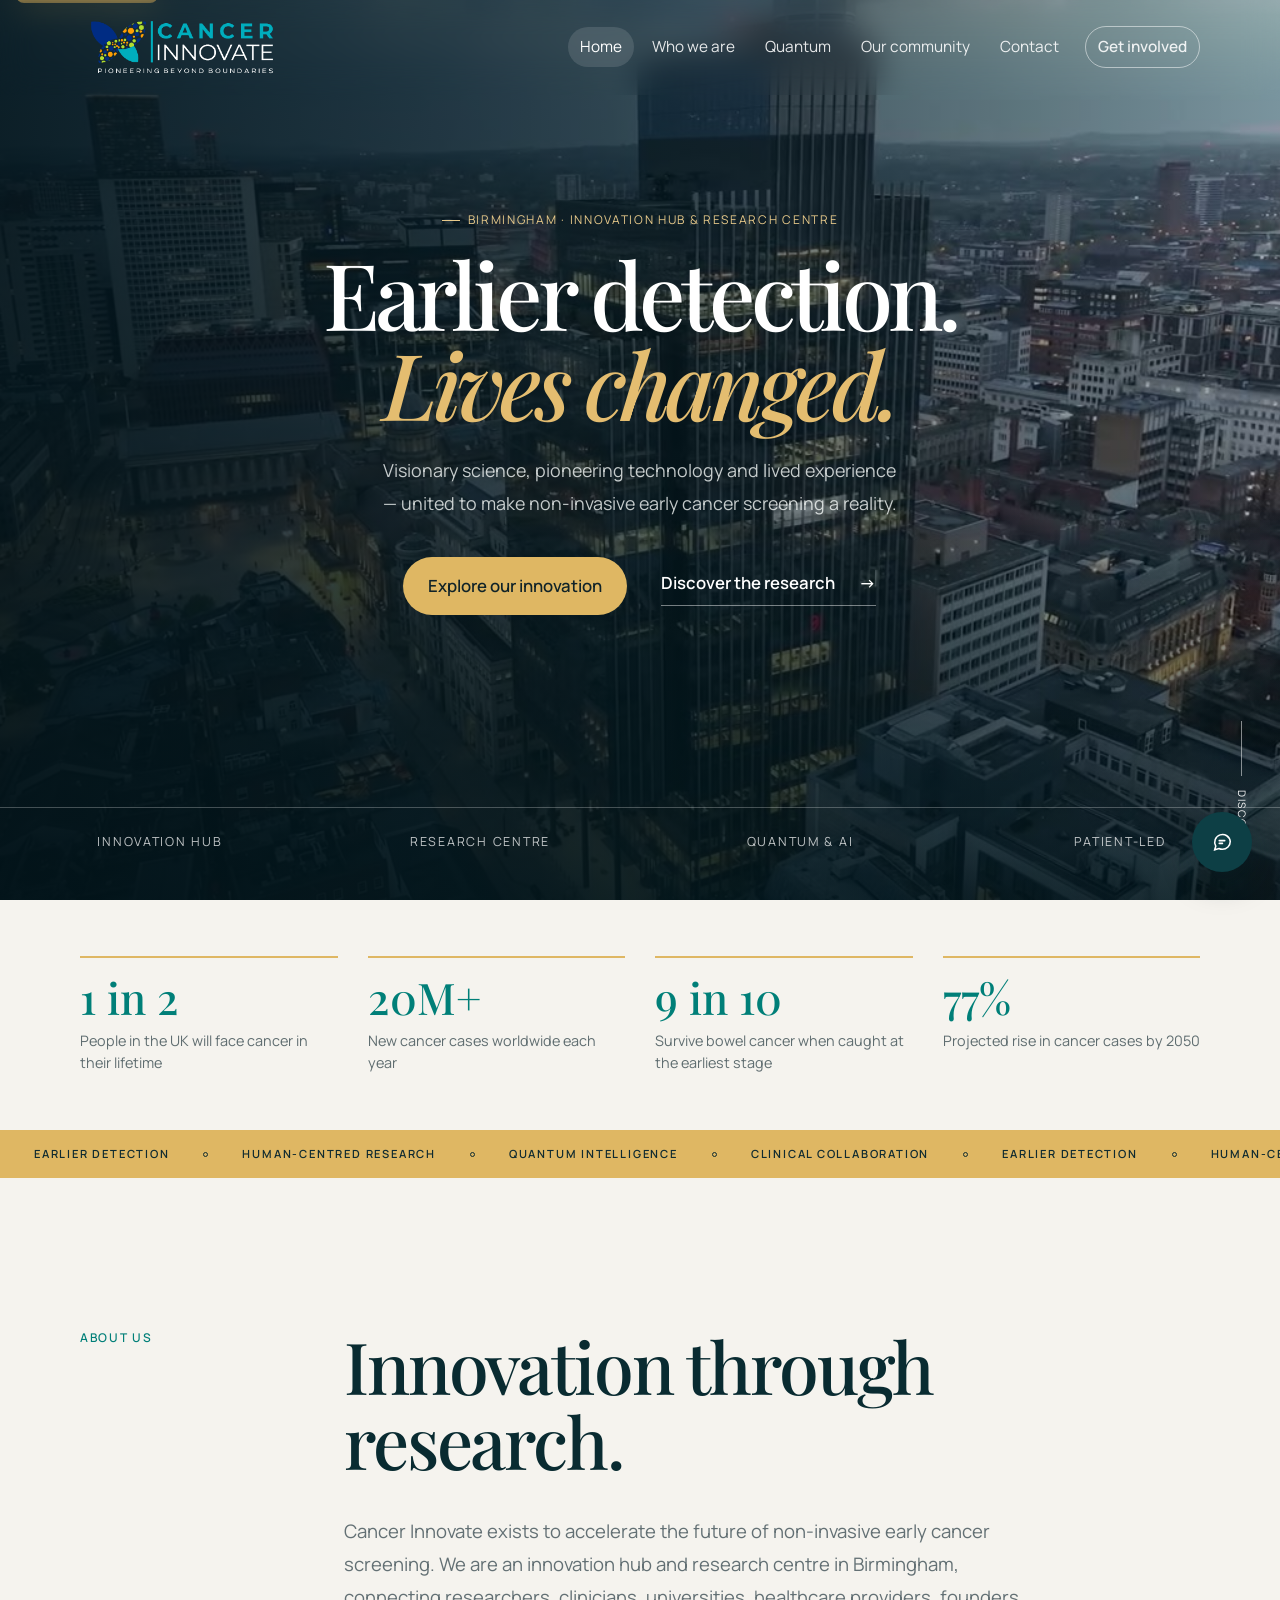
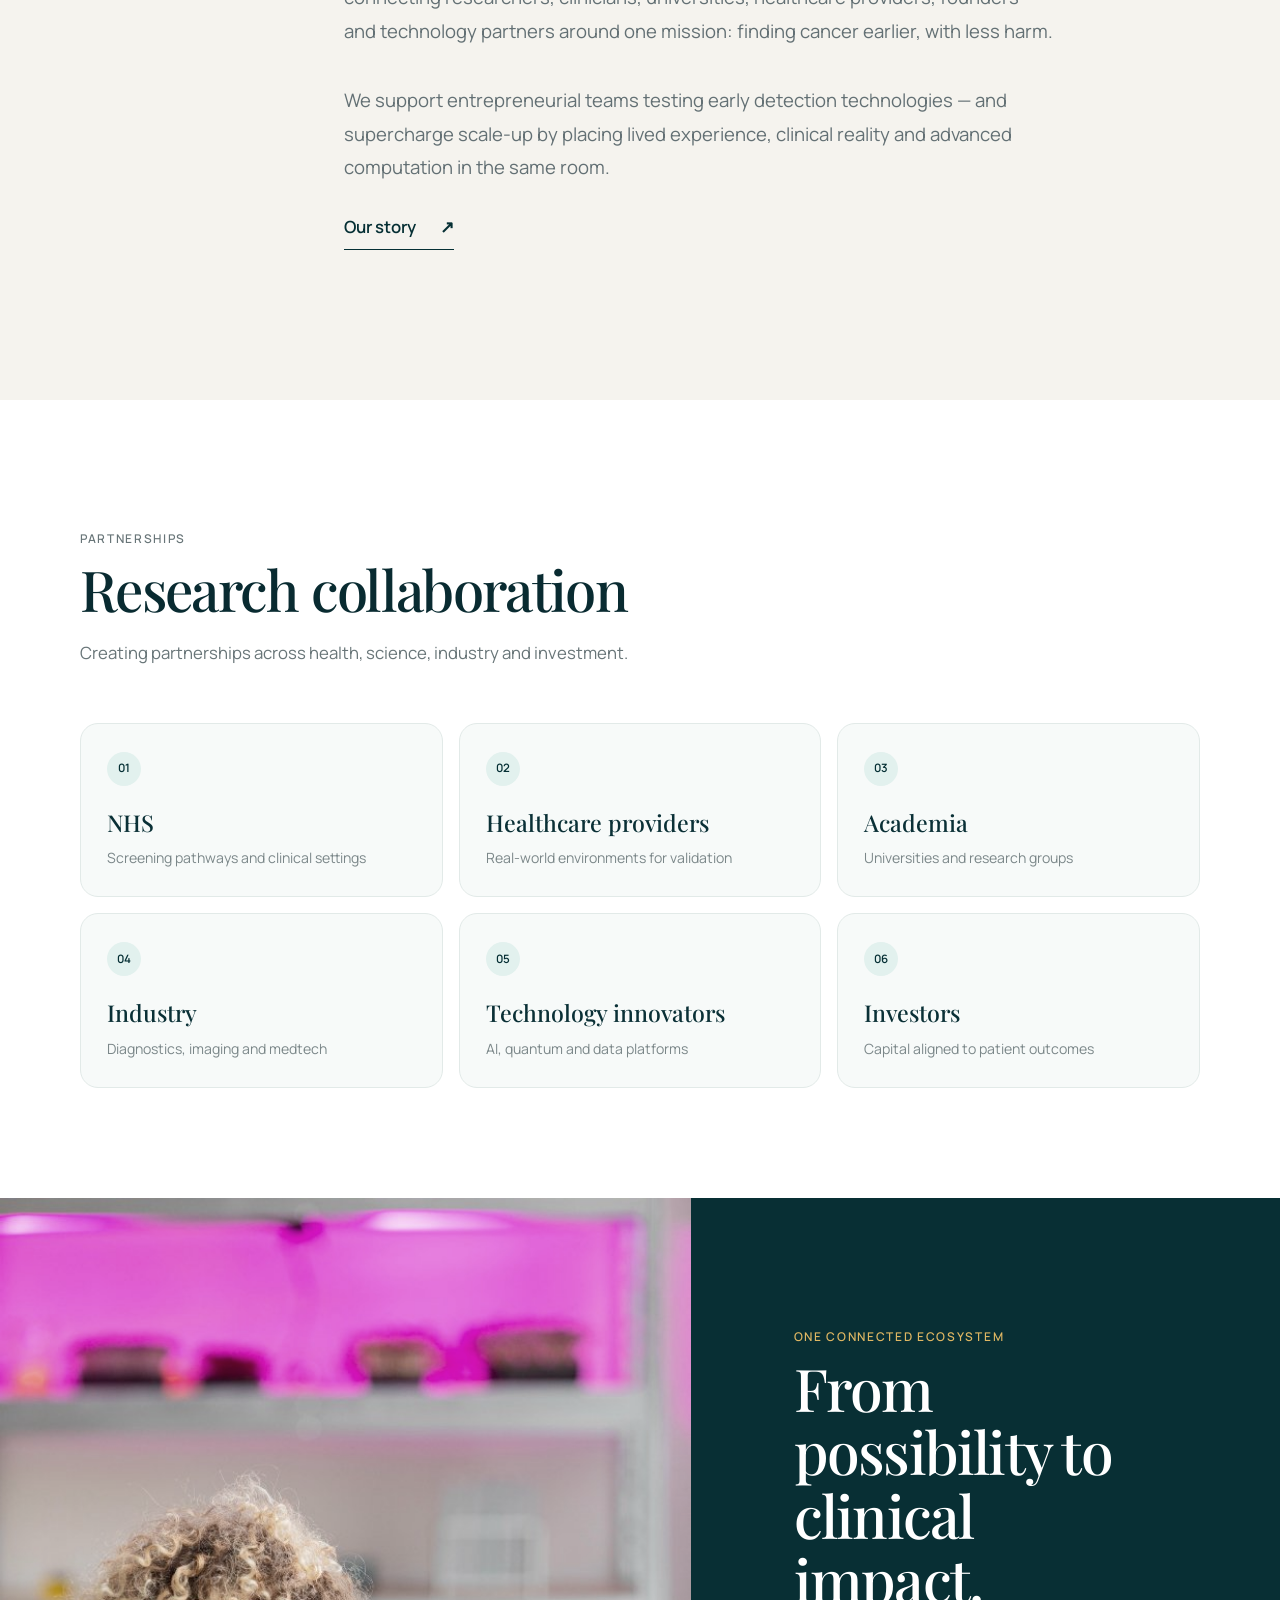
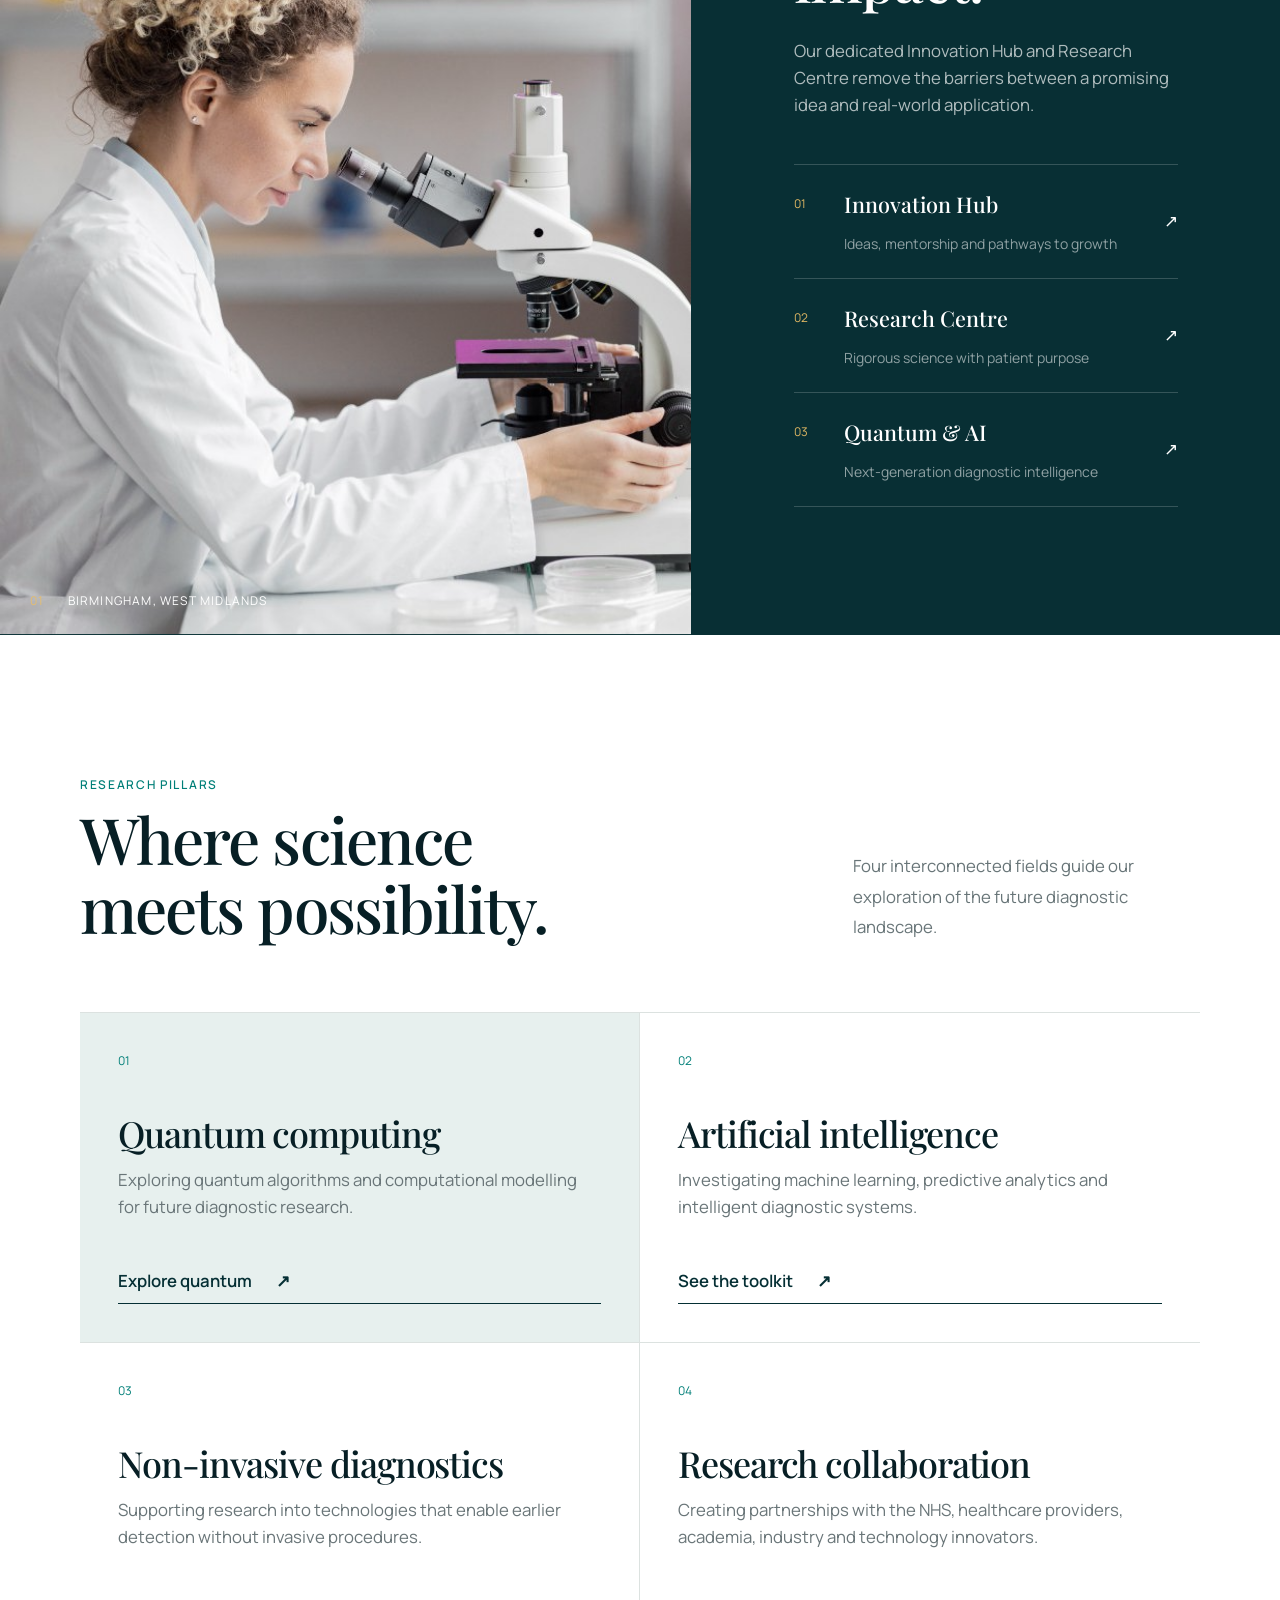
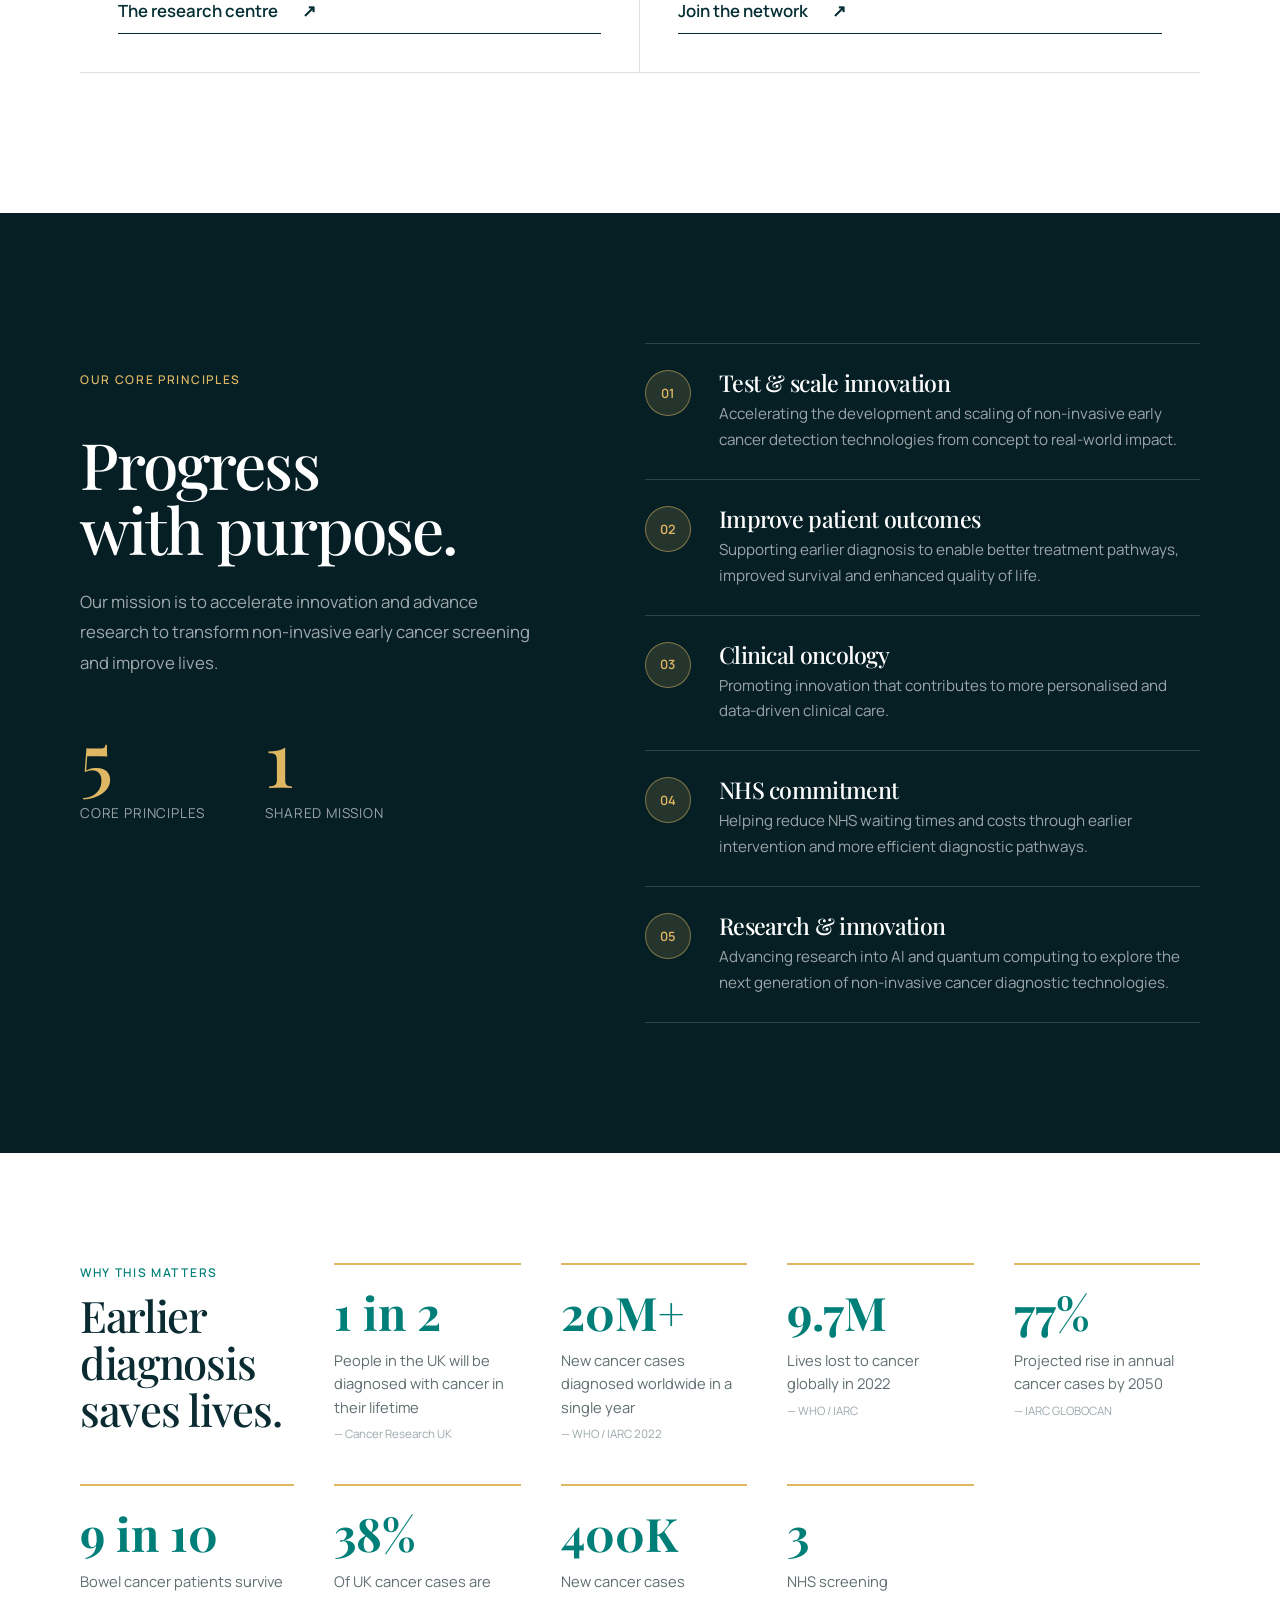
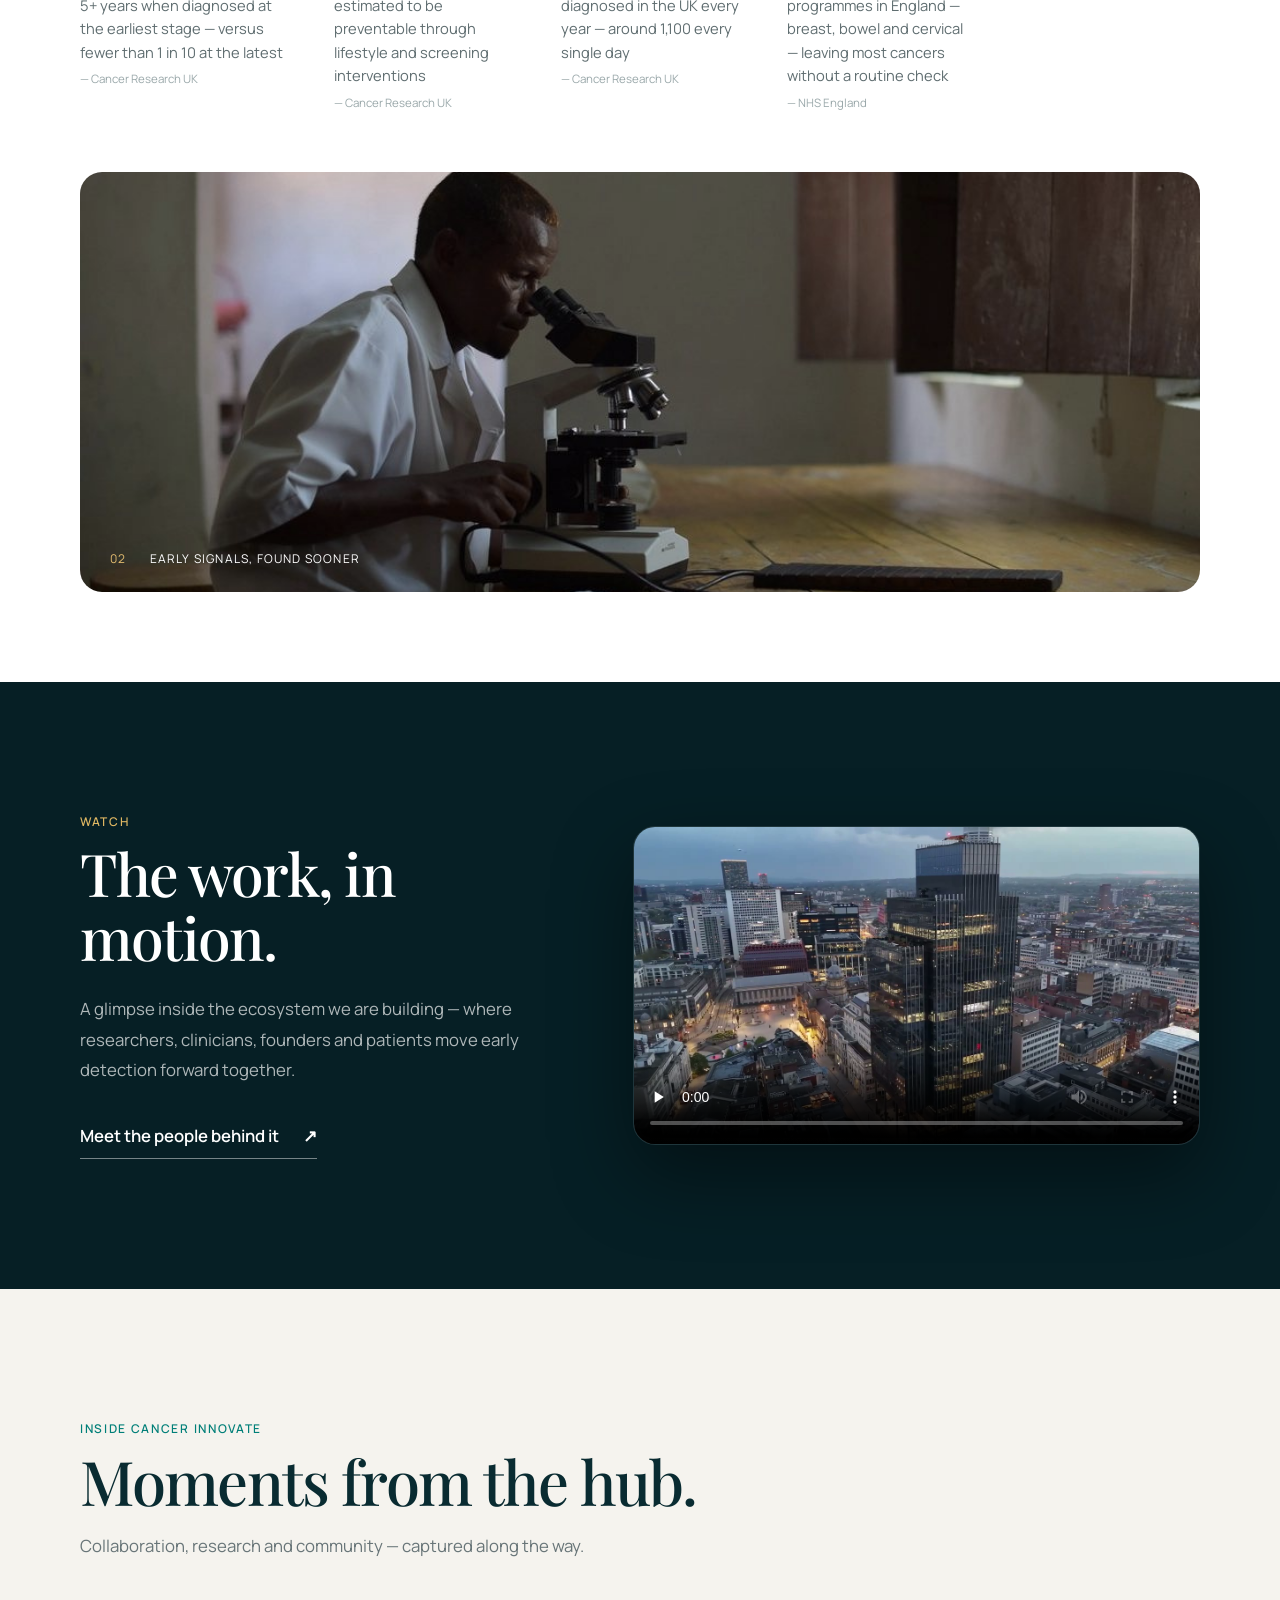
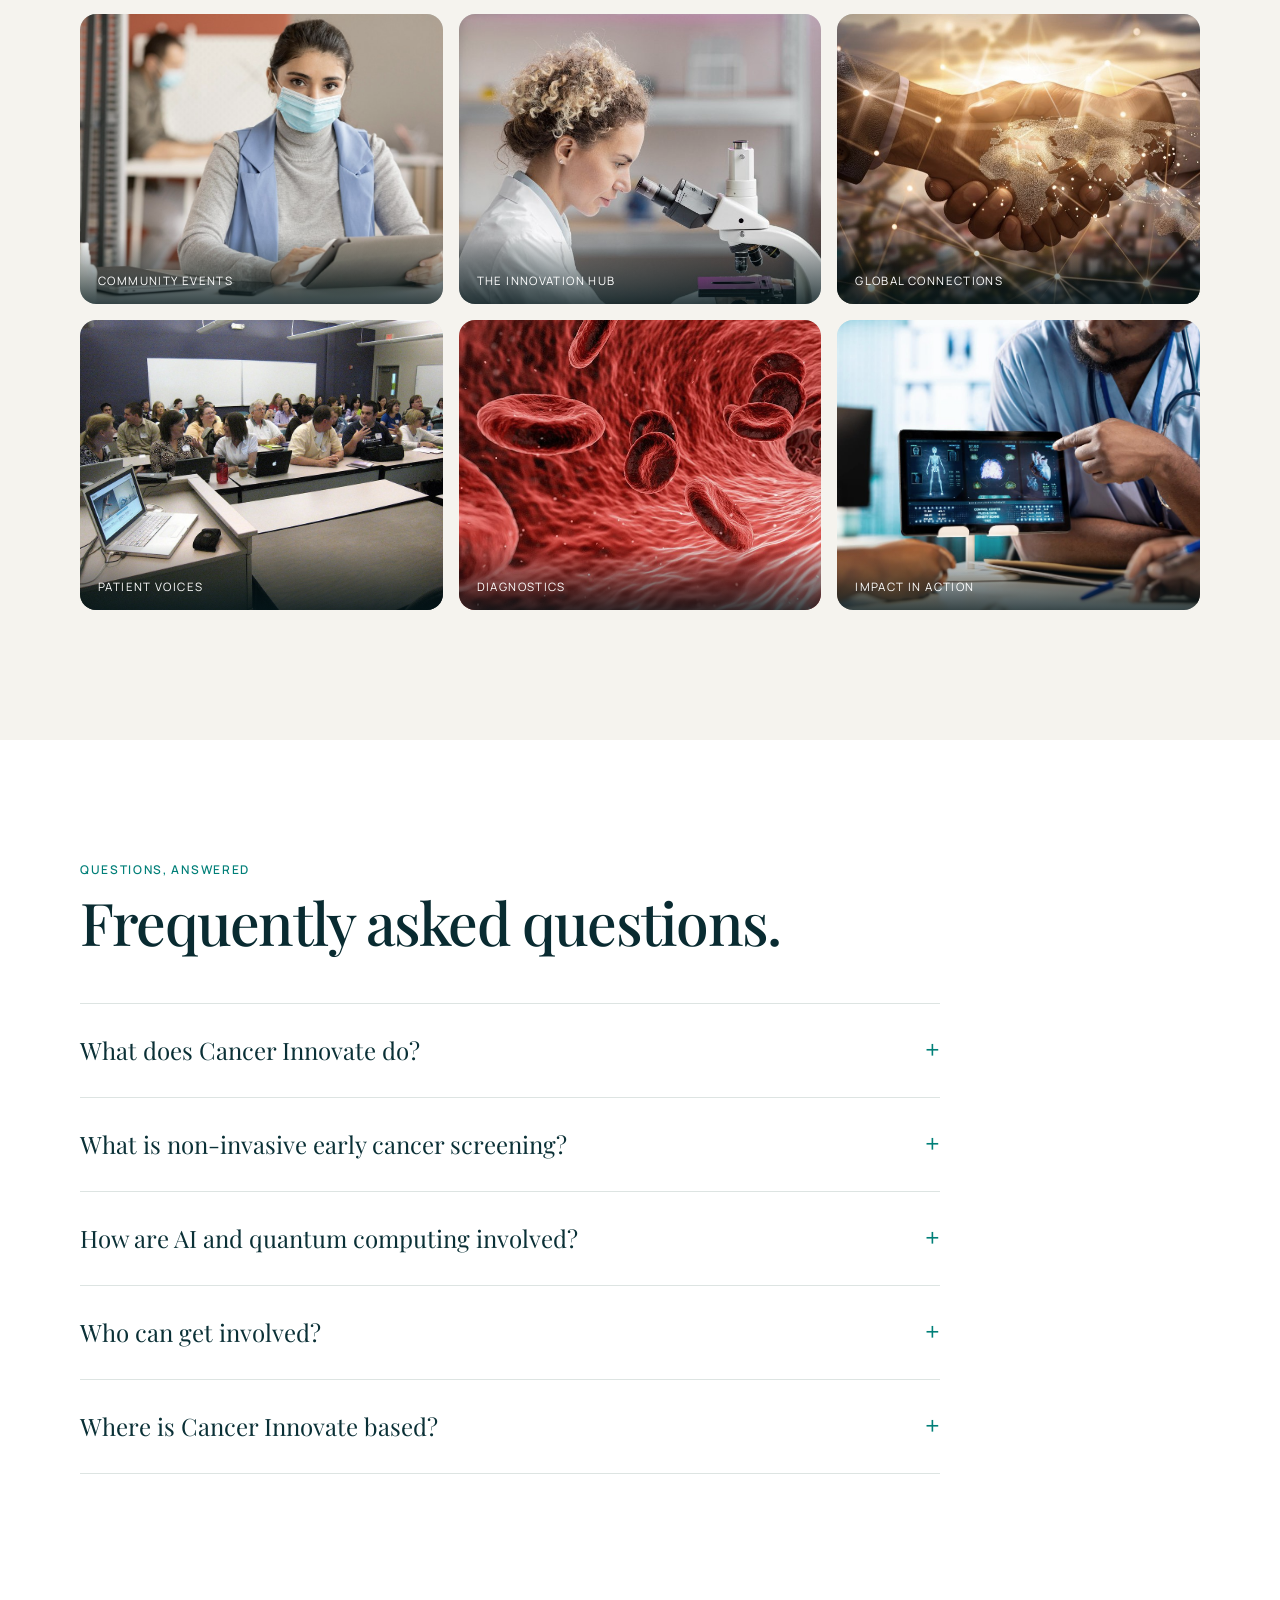
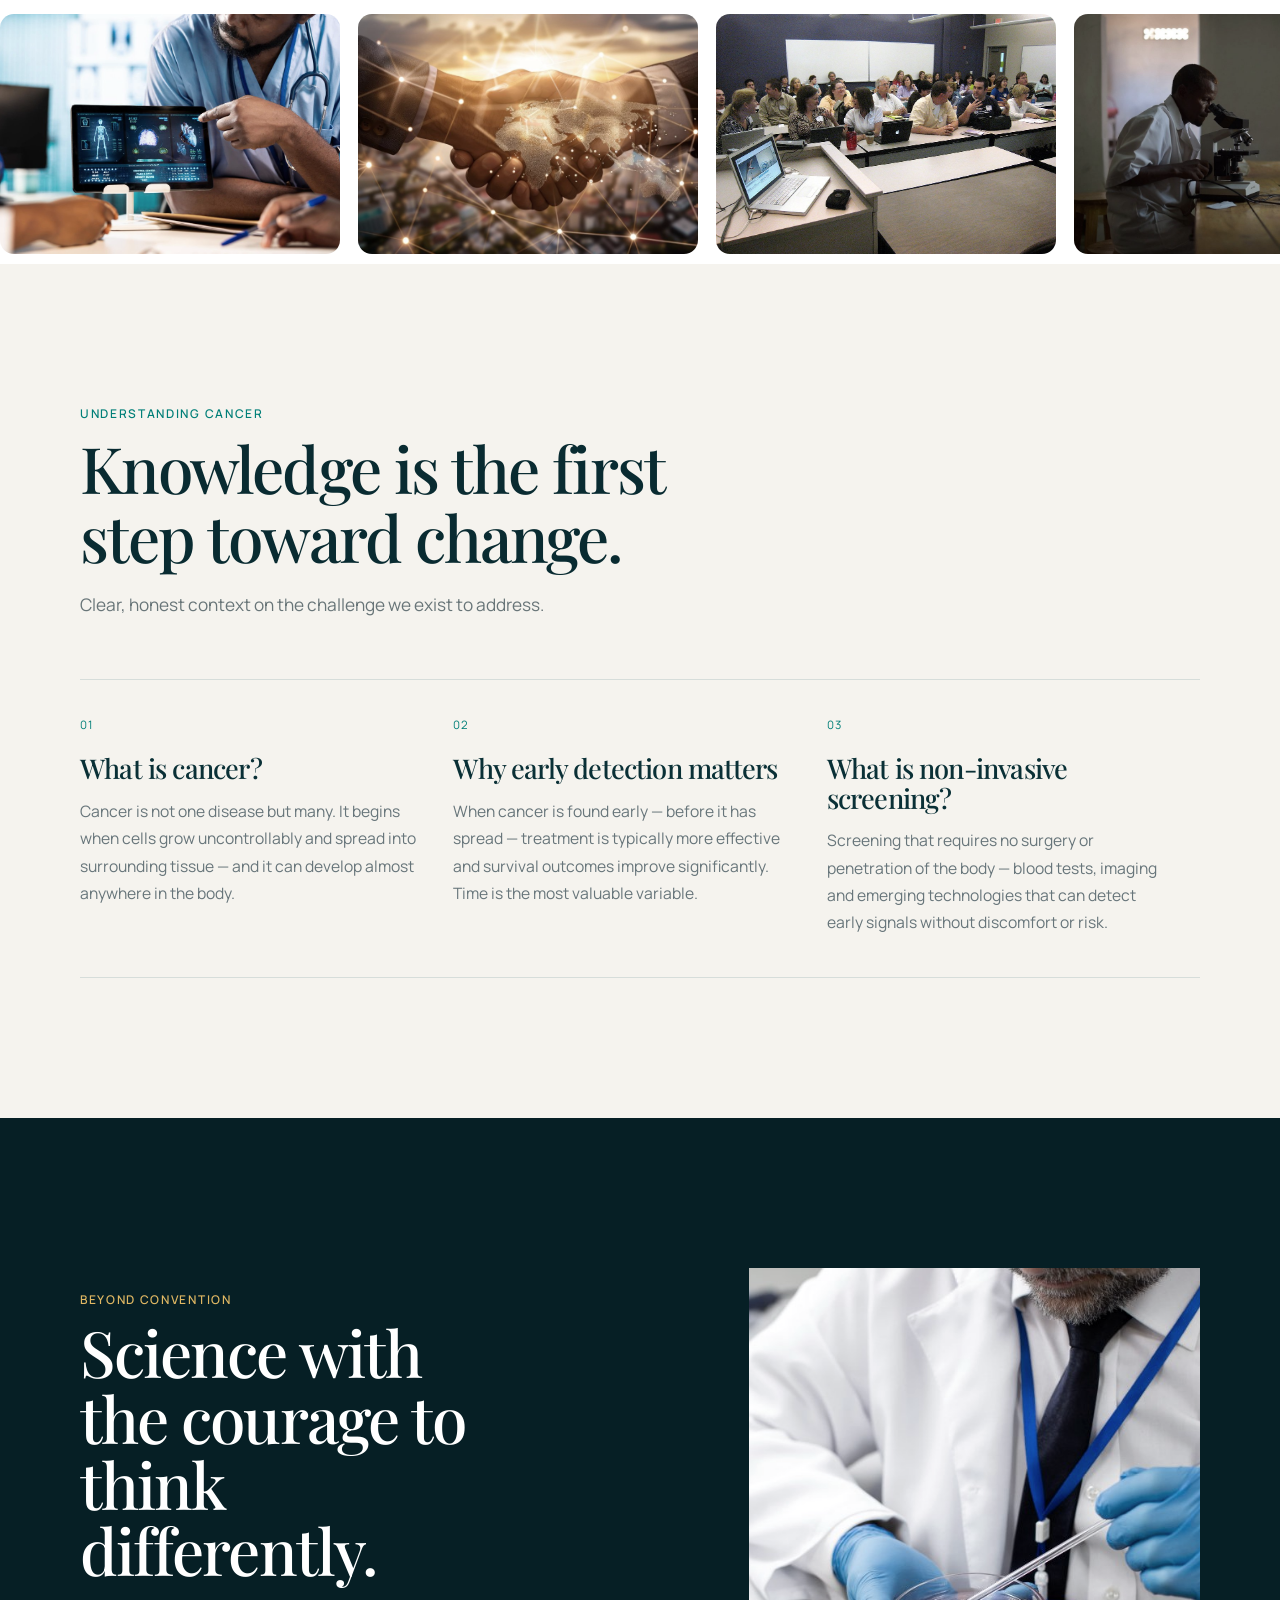
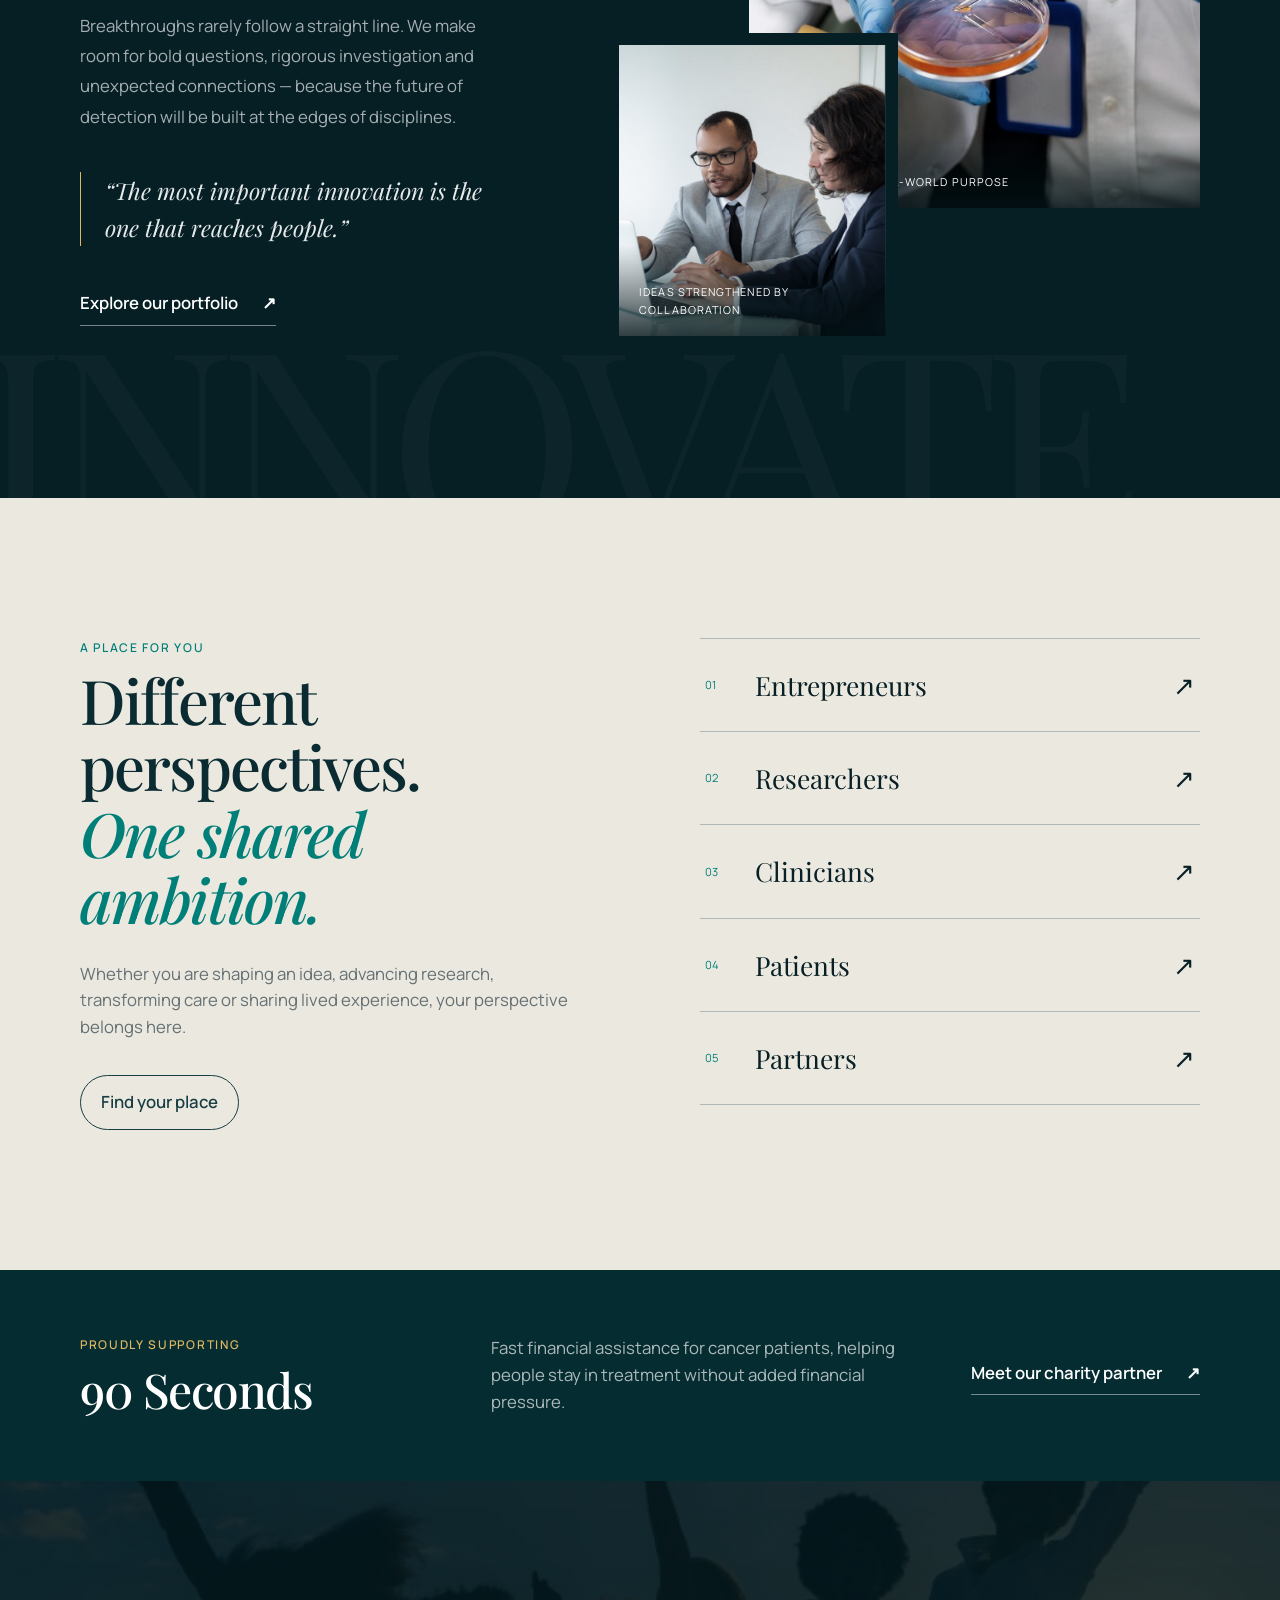
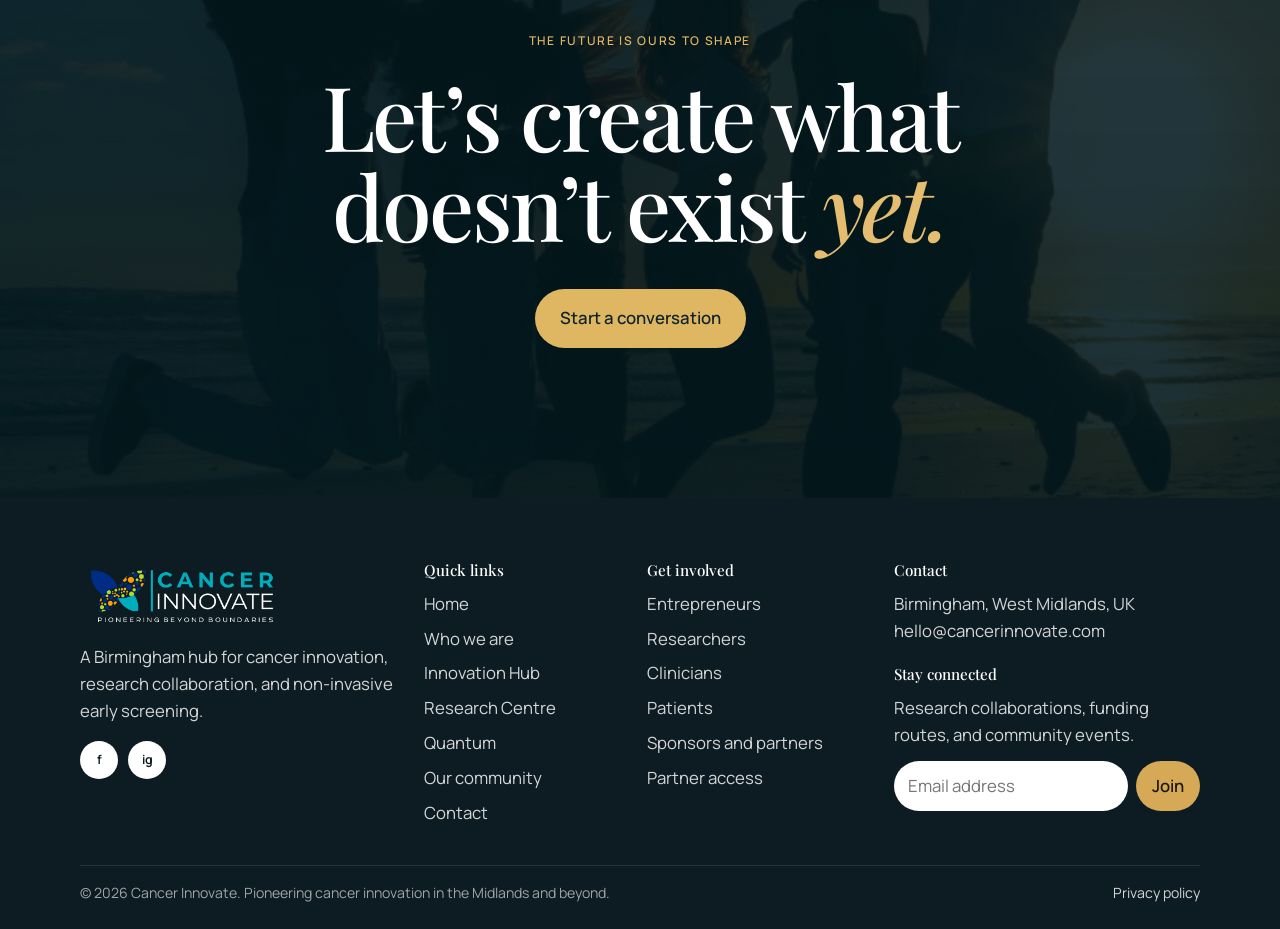
==== index.html @ 324c4c42 "Cancer Innovate website" ====
<!DOCTYPE html>
<html lang="en">
<head>
  <meta charset="utf-8">
  <meta name="viewport" content="width=device-width, initial-scale=1">
  <title>Cancer Innovate | Earlier Detection. Lives Changed.</title>
  <meta name="description" content="Cancer Innovate is a Birmingham innovation hub and research centre accelerating non-invasive early cancer screening through collaboration, artificial intelligence and quantum computing.">
  <link rel="canonical" href="https://cancerinnovate.com/">
  <meta name="robots" content="index, follow, max-image-preview:large">
  <meta name="geo.region" content="GB-WMN">
  <meta name="geo.placename" content="Birmingham">
  <meta property="og:type" content="website">
  <meta property="og:site_name" content="Cancer Innovate">
  <meta property="og:locale" content="en_GB">
  <meta property="og:title" content="Cancer Innovate | Earlier Detection. Lives Changed.">
  <meta property="og:description" content="Cancer Innovate is a Birmingham innovation hub and research centre accelerating non-invasive early cancer screening through collaboration, artificial intelligence and quantum computing.">
  <meta property="og:url" content="https://cancerinnovate.com/">
  <meta property="og:image" content="https://cancerinnovate.com/images/hero-poster.jpg">
  <meta property="og:image:alt" content="Cancer Innovate — pioneering cancer innovation in the Midlands">
  <meta name="twitter:card" content="summary_large_image">
  <meta name="twitter:title" content="Cancer Innovate | Earlier Detection. Lives Changed.">
  <meta name="twitter:description" content="Cancer Innovate is a Birmingham innovation hub and research centre accelerating non-invasive early cancer screening through collaboration, artificial intelligence and quantum computing.">
  <meta name="twitter:image" content="https://cancerinnovate.com/images/hero-poster.jpg">
  <meta name="theme-color" content="#071f25">
  <script type="application/ld+json">
  {
    "@context": "https://schema.org",
    "@type": "WebPage",
    "name": "Cancer Innovate | Earlier Detection. Lives Changed.",
    "description": "Cancer Innovate is a Birmingham innovation hub and research centre accelerating non-invasive early cancer screening through collaboration, artificial intelligence and quantum computing.",
    "url": "https://cancerinnovate.com/",
    "inLanguage": "en-GB",
    "isPartOf": { "@type": "WebSite", "name": "Cancer Innovate", "url": "https://cancerinnovate.com/" },
    "publisher": {
      "@type": "Organization",
      "name": "Cancer Innovate",
      "url": "https://cancerinnovate.com/",
      "logo": "https://cancerinnovate.com/images/logo.png",
      "email": "hello@cancerinnovate.com",
      "address": { "@type": "PostalAddress", "addressLocality": "Birmingham", "addressRegion": "West Midlands", "addressCountry": "GB" },
      "sameAs": ["https://web.facebook.com/CancerInnovate/", "https://instagram.com/CancerInnovate/"]
    }
  }
  </script>
  <script type="application/ld+json">
  {
    "@context": "https://schema.org",
    "@type": "FAQPage",
    "mainEntity": [
      { "@type": "Question", "name": "What does Cancer Innovate do?", "acceptedAnswer": { "@type": "Answer", "text": "Cancer Innovate is a Birmingham-based innovation hub and research centre accelerating non-invasive early cancer screening by connecting researchers, clinicians, entrepreneurs, patients and partners." } },
      { "@type": "Question", "name": "What is non-invasive early cancer screening?", "acceptedAnswer": { "@type": "Answer", "text": "Screening that requires no surgery or penetration of the body — blood tests, imaging and emerging technologies that detect early cancer signals without discomfort or risk." } },
      { "@type": "Question", "name": "How are AI and quantum computing involved?", "acceptedAnswer": { "@type": "Answer", "text": "Cancer Innovate explores how artificial intelligence and quantum computing can improve diagnostic intelligence, analysing complex biological data to find cancer earlier and more accurately." } },
      { "@type": "Question", "name": "Who can get involved?", "acceptedAnswer": { "@type": "Answer", "text": "Entrepreneurs, researchers, clinicians, patients and partners can all get involved through the community pathways at Cancer Innovate." } },
      { "@type": "Question", "name": "Where is Cancer Innovate based?", "acceptedAnswer": { "@type": "Answer", "text": "Cancer Innovate is based in Birmingham, West Midlands, UK." } }
    ]
  }
  </script>
  <link rel="icon" href="favicon.svg">
  <link rel="preconnect" href="https://fonts.googleapis.com">
  <link rel="preconnect" href="https://fonts.gstatic.com" crossorigin>
  <link rel="preload" as="image" href="images/hero-poster.jpg" fetchpriority="high">
  <link href="https://fonts.googleapis.com/css2?family=Manrope:wght@400;500;600;700&family=Playfair+Display:ital,wght@0,500;0,600;1,500&display=swap" rel="stylesheet">
  <link rel="stylesheet" href="css/styles.css">
</head>
<body data-page="home" class="home-page">
  <a class="skip" href="#content">Skip to content</a>
  <div id="header"></div>
  <main id="content">
    <section class="hero hero-cinematic">
      <video class="hero-video" autoplay muted loop playsinline preload="metadata" poster="images/hero-poster.jpg" aria-hidden="true">
        <source src="images/hero.mp4" type="video/mp4">
      </video>
      <div class="hero-shade"></div>
      <div class="wrap hero-luxury">
        <div class="hero-copy" data-reveal>
          <p class="eyebrow">Birmingham · Innovation hub &amp; research centre</p>
          <h1>Earlier detection.<br><em>Lives changed.</em></h1>
          <p class="lede">Visionary science, pioneering technology and lived experience — united to make non-invasive early cancer screening a reality.</p>
          <div class="hero-actions">
            <a class="btn btn-gold" href="innovation-hub.html">Explore our innovation</a>
            <a class="text-link light" href="research-centre.html">Discover the research <span>→</span></a>
          </div>
        </div>
        <div class="hero-foot" data-reveal>
          <p>Innovation Hub</p><p>Research Centre</p><p>Quantum &amp; AI</p><p>Patient-led</p>
        </div>
      </div>
      <a class="scroll-cue" href="#vision" aria-label="Scroll to our vision"><span></span>Discover</a>
    </section>

    <div class="hero-stats" aria-label="Key statistics">
      <div class="hero-stat" data-reveal><strong><span data-static="1 in 2">1 in 2</span></strong><p>People in the UK will face cancer in their lifetime</p></div>
      <div class="hero-stat" data-reveal><strong><span data-count="20" data-suffix="M+">20M+</span></strong><p>New cancer cases worldwide each year</p></div>
      <div class="hero-stat" data-reveal><strong><span data-count="9" data-suffix=" in 10">9 in 10</span></strong><p>Survive bowel cancer when caught at the earliest stage</p></div>
      <div class="hero-stat" data-reveal><strong><span data-count="77" data-suffix="%">77%</span></strong><p>Projected rise in cancer cases by 2050</p></div>
    </div>

    <div class="vision-ribbon" aria-label="Our areas of focus">
      <div class="vision-ribbon-track">
        <span>Earlier detection</span><i></i><span>Human-centred research</span><i></i><span>Quantum intelligence</span><i></i><span>Clinical collaboration</span><i></i><span>Earlier detection</span><i></i><span>Human-centred research</span><i></i><span>Quantum intelligence</span><i></i><span>Clinical collaboration</span><i></i>
      </div>
    </div>

    <section class="statement" id="vision">
      <div class="wrap statement-grid">
        <p class="kicker" data-reveal>About us</p>
        <div data-reveal>
          <h2>Innovation through research.</h2>
          <p class="statement-copy">Cancer Innovate exists to accelerate the future of non-invasive early cancer screening. We are an innovation hub and research centre in Birmingham, connecting researchers, clinicians, universities, healthcare providers, founders and technology partners around one mission: finding cancer earlier, with less harm.</p>
          <p class="statement-copy">We support entrepreneurial teams testing early detection technologies — and supercharge scale-up by placing lived experience, clinical reality and advanced computation in the same room.</p>
          <a class="text-link" href="who-we-are.html">Our story <span>↗</span></a>
        </div>
      </div>
    </section>

    <section class="partners-band" aria-label="Who we collaborate with">
      <div class="wrap">
        <div class="partners-head" data-reveal>
          <p class="kicker">Partnerships</p>
          <h2>Research collaboration</h2>
          <p>Creating partnerships across health, science, industry and investment.</p>
        </div>
        <ul class="partners-list" data-reveal>
          <li><span>01</span><strong>NHS</strong><small>Screening pathways and clinical settings</small></li>
          <li><span>02</span><strong>Healthcare providers</strong><small>Real-world environments for validation</small></li>
          <li><span>03</span><strong>Academia</strong><small>Universities and research groups</small></li>
          <li><span>04</span><strong>Industry</strong><small>Diagnostics, imaging and medtech</small></li>
          <li><span>05</span><strong>Technology innovators</strong><small>AI, quantum and data platforms</small></li>
          <li><span>06</span><strong>Investors</strong><small>Capital aligned to patient outcomes</small></li>
        </ul>
      </div>
    </section>

    <section class="focus-showcase">
      <div class="focus-image" data-reveal>
        <img src="images/hub.jpg" loading="lazy" decoding="async" alt="Cancer innovation professionals collaborating">
        <div class="image-caption"><span>01</span> Birmingham, West Midlands</div>
      </div>
      <div class="focus-content" data-reveal>
        <p class="kicker">One connected ecosystem</p>
        <h2>From possibility to clinical impact.</h2>
        <p>Our dedicated Innovation Hub and Research Centre remove the barriers between a promising idea and real-world application.</p>
        <div class="focus-list">
          <a href="innovation-hub.html"><span>01</span><strong>Innovation Hub</strong><small>Ideas, mentorship and pathways to growth</small><b>↗</b></a>
          <a href="research-centre.html"><span>02</span><strong>Research Centre</strong><small>Rigorous science with patient purpose</small><b>↗</b></a>
          <a href="quantum.html"><span>03</span><strong>Quantum &amp; AI</strong><small>Next-generation diagnostic intelligence</small><b>↗</b></a>
        </div>
      </div>
    </section>

    <section class="impact-section">
      <div class="wrap">
        <div class="impact-heading" data-reveal>
          <div><p class="kicker">Research pillars</p><h2>Where science<br>meets possibility.</h2></div>
          <p>Four interconnected fields guide our exploration of the future diagnostic landscape.</p>
        </div>
        <div class="impact-grid">
          <article class="impact-card impact-card-featured" data-reveal><span>01</span><div><h3>Quantum computing</h3><p>Exploring quantum algorithms and computational modelling for future diagnostic research.</p></div><a class="text-link" href="quantum.html">Explore quantum <span>↗</span></a></article>
          <article class="impact-card" data-reveal><span>02</span><div><h3>Artificial intelligence</h3><p>Investigating machine learning, predictive analytics and intelligent diagnostic systems.</p></div><a class="text-link" href="quantum.html">See the toolkit <span>↗</span></a></article>
          <article class="impact-card" data-reveal><span>03</span><div><h3>Non-invasive diagnostics</h3><p>Supporting research into technologies that enable earlier detection without invasive procedures.</p></div><a class="text-link" href="research-centre.html">The research centre <span>↗</span></a></article>
          <article class="impact-card" data-reveal><span>04</span><div><h3>Research collaboration</h3><p>Creating partnerships with the NHS, healthcare providers, academia, industry and technology innovators.</p></div><a class="text-link" href="our-community.html">Join the network <span>↗</span></a></article>
        </div>
      </div>
    </section>

    <section class="objectives-section" aria-label="Our core principles">
      <div class="wrap objectives-grid">
        <div class="objectives-intro" data-reveal>
          <p class="kicker">Our core principles</p>
          <h2>Progress<br>with purpose.</h2>
          <p>Our mission is to accelerate innovation and advance research to transform non-invasive early cancer screening and improve lives.</p>
          <div class="objectives-counters">
            <div><strong><span data-count="5">5</span></strong><p>Core principles</p></div>
            <div><strong><span data-count="1">1</span></strong><p>Shared mission</p></div>
          </div>
        </div>
        <div class="principles-list">
          <article class="principle" data-reveal>
            <span>01</span>
            <div><h3>Test &amp; scale innovation</h3><p>Accelerating the development and scaling of non-invasive early cancer detection technologies from concept to real-world impact.</p></div>
          </article>
          <article class="principle" data-reveal>
            <span>02</span>
            <div><h3>Improve patient outcomes</h3><p>Supporting earlier diagnosis to enable better treatment pathways, improved survival and enhanced quality of life.</p></div>
          </article>
          <article class="principle" data-reveal>
            <span>03</span>
            <div><h3>Clinical oncology</h3><p>Promoting innovation that contributes to more personalised and data-driven clinical care.</p></div>
          </article>
          <article class="principle" data-reveal>
            <span>04</span>
            <div><h3>NHS commitment</h3><p>Helping reduce NHS waiting times and costs through earlier intervention and more efficient diagnostic pathways.</p></div>
          </article>
          <article class="principle" data-reveal>
            <span>05</span>
            <div><h3>Research &amp; innovation</h3><p>Advancing research into AI and quantum computing to explore the next generation of non-invasive cancer diagnostic technologies.</p></div>
          </article>
        </div>
      </div>
    </section>

    <section class="stats-band" aria-label="Cancer in numbers">
      <div class="wrap stats-grid">
        <div class="stat-intro" data-reveal>
          <p class="kicker">Why this matters</p>
          <h2>Earlier diagnosis saves lives.</h2>
        </div>
        <div class="stat" data-reveal><strong><span data-static="1 in 2">1 in 2</span></strong><p>People in the UK will be diagnosed with cancer in their lifetime <small>— Cancer Research UK</small></p></div>
        <div class="stat" data-reveal><strong><span data-count="20" data-suffix="M+">20M+</span></strong><p>New cancer cases diagnosed worldwide in a single year <small>— WHO / IARC 2022</small></p></div>
        <div class="stat" data-reveal><strong><span data-count="9.7" data-suffix="M" data-decimals="1">9.7M</span></strong><p>Lives lost to cancer globally in 2022 <small>— WHO / IARC</small></p></div>
        <div class="stat" data-reveal><strong><span data-count="77" data-suffix="%">77%</span></strong><p>Projected rise in annual cancer cases by 2050 <small>— IARC GLOBOCAN</small></p></div>
        <div class="stat" data-reveal><strong><span data-count="9" data-suffix=" in 10">9 in 10</span></strong><p>Bowel cancer patients survive 5+ years when diagnosed at the earliest stage — versus fewer than 1 in 10 at the latest <small>— Cancer Research UK</small></p></div>
        <div class="stat" data-reveal><strong><span data-count="38" data-suffix="%">38%</span></strong><p>Of UK cancer cases are estimated to be preventable through lifestyle and screening interventions <small>— Cancer Research UK</small></p></div>
        <div class="stat" data-reveal><strong><span data-count="400" data-suffix="K">400K</span></strong><p>New cancer cases diagnosed in the UK every year — around 1,100 every single day <small>— Cancer Research UK</small></p></div>
        <div class="stat" data-reveal><strong><span data-count="3" data-suffix="">3</span></strong><p>NHS screening programmes in England — breast, bowel and cervical — leaving most cancers without a routine check <small>— NHS England</small></p></div>
      </div>
      <figure class="stats-figure wrap" data-reveal>
        <img src="images/research.jpg" loading="lazy" decoding="async" alt="Researchers analysing early cancer detection data in a laboratory">
        <figcaption class="image-caption"><span>02</span> Early signals, found sooner</figcaption>
      </figure>
    </section>

    <section class="film-section" aria-label="Our story on film">
      <div class="wrap film-grid">
        <div class="film-copy" data-reveal>
          <p class="kicker">Watch</p>
          <h2>The work, in motion.</h2>
          <p>A glimpse inside the ecosystem we are building — where researchers, clinicians, founders and patients move early detection forward together.</p>
          <a class="text-link light" href="who-we-are.html">Meet the people behind it <span>↗</span></a>
        </div>
        <div class="film-frame" data-reveal>
          <video controls playsinline preload="none" poster="images/hero-poster.jpg" aria-label="Cancer Innovate overview film">
            <source src="images/hero.mp4" type="video/mp4">
          </video>
        </div>
      </div>
    </section>

    <section class="gallery-section" aria-label="Life inside the hub">
      <div class="wrap">
        <div class="gallery-head" data-reveal>
          <p class="kicker">Inside Cancer Innovate</p>
          <h2>Moments from the hub.</h2>
          <p>Collaboration, research and community — captured along the way.</p>
        </div>
        <div class="gallery-grid">
          <figure data-reveal><img src="images/events.jpg" loading="lazy" decoding="async" alt="Community event at the Cancer Innovate hub"><figcaption>Community events</figcaption></figure>
          <figure data-reveal><img src="images/hub.jpg" loading="lazy" decoding="async" alt="Collaborative workspace inside the Innovation Hub"><figcaption>The Innovation Hub</figcaption></figure>
          <figure data-reveal><img src="images/global.jpg" loading="lazy" decoding="async" alt="Global research partners connected remotely"><figcaption>Global connections</figcaption></figure>
          <figure data-reveal><img src="images/patients.jpg" loading="lazy" decoding="async" alt="Patients and families sharing lived experience"><figcaption>Patient voices</figcaption></figure>
          <figure data-reveal><img src="images/service.jpg" loading="lazy" decoding="async" alt="Blood cell imagery from diagnostic screening research"><figcaption>Diagnostics</figcaption></figure>
          <figure data-reveal><img src="images/impact.jpg" loading="lazy" decoding="async" alt="Team celebrating a research milestone"><figcaption>Impact in action</figcaption></figure>
        </div>
      </div>
    </section>

    <section class="faq-section" aria-label="Frequently asked questions">
      <div class="wrap">
        <div class="faq-head" data-reveal>
          <p class="kicker">Questions, answered</p>
          <h2>Frequently asked questions.</h2>
        </div>
        <div class="faq-list">
          <details class="faq-item" data-reveal>
            <summary>What does Cancer Innovate do?</summary>
            <p>We are a Birmingham-based innovation hub and research centre accelerating non-invasive early cancer screening. We connect researchers, clinicians, entrepreneurs, patients and partners so that promising ideas reach clinical impact faster.</p>
          </details>
          <details class="faq-item" data-reveal>
            <summary>What is non-invasive early cancer screening?</summary>
            <p>Screening that requires no surgery or penetration of the body — blood tests, imaging and emerging technologies that detect early cancer signals without discomfort or risk, when treatment is most effective.</p>
          </details>
          <details class="faq-item" data-reveal>
            <summary>How are AI and quantum computing involved?</summary>
            <p>We explore how artificial intelligence and quantum computing can improve diagnostic intelligence — analysing complex biological data to find cancer earlier and more accurately than conventional methods.</p>
          </details>
          <details class="faq-item" data-reveal>
            <summary>Who can get involved?</summary>
            <p>Entrepreneurs, researchers, clinicians, patients and partners all have a place here. Visit our community page to find the pathway that fits you, or contact us to start a conversation.</p>
          </details>
          <details class="faq-item" data-reveal>
            <summary>Where is Cancer Innovate based?</summary>
            <p>We are rooted in Birmingham, West Midlands, UK — building local strength with global reach and connections that extend far beyond the region.</p>
          </details>
        </div>
      </div>
    </section>

    <div class="photo-marquee" aria-hidden="true">
      <div class="photo-marquee-track">
        <figure><img loading="lazy" decoding="async" src="images/impact.jpg" alt=""></figure>
        <figure><img loading="lazy" decoding="async" src="images/global.jpg" alt=""></figure>
        <figure><img loading="lazy" decoding="async" src="images/patients.jpg" alt=""></figure>
        <figure><img loading="lazy" decoding="async" src="images/research.jpg" alt=""></figure>
        <figure><img loading="lazy" decoding="async" src="images/chip-teal.jpg" alt=""></figure>
        <figure><img loading="lazy" decoding="async" src="images/cta-alt.jpg" alt=""></figure>
        <figure><img loading="lazy" decoding="async" src="images/quantum-abstract.jpg" alt=""></figure>
        <figure><img loading="lazy" decoding="async" src="images/service.jpg" alt=""></figure>
        <figure><img loading="lazy" decoding="async" src="images/impact.jpg" alt=""></figure>
        <figure><img loading="lazy" decoding="async" src="images/global.jpg" alt=""></figure>
        <figure><img loading="lazy" decoding="async" src="images/patients.jpg" alt=""></figure>
        <figure><img loading="lazy" decoding="async" src="images/research.jpg" alt=""></figure>
        <figure><img loading="lazy" decoding="async" src="images/chip-teal.jpg" alt=""></figure>
        <figure><img loading="lazy" decoding="async" src="images/cta-alt.jpg" alt=""></figure>
        <figure><img loading="lazy" decoding="async" src="images/quantum-abstract.jpg" alt=""></figure>
        <figure><img loading="lazy" decoding="async" src="images/service.jpg" alt=""></figure>
      </div>
    </div>

    <section class="understanding-section">
      <div class="wrap">
        <div class="understanding-head" data-reveal>
          <p class="kicker">Understanding cancer</p>
          <h2>Knowledge is the first<br>step toward change.</h2>
          <p>Clear, honest context on the challenge we exist to address.</p>
        </div>
        <div class="understanding-grid">
          <article class="understanding-card" data-reveal>
            <span>01</span>
            <h3>What is cancer?</h3>
            <p>Cancer is not one disease but many. It begins when cells grow uncontrollably and spread into surrounding tissue — and it can develop almost anywhere in the body.</p>
          </article>
          <article class="understanding-card" data-reveal>
            <span>02</span>
            <h3>Why early detection matters</h3>
            <p>When cancer is found early — before it has spread — treatment is typically more effective and survival outcomes improve significantly. Time is the most valuable variable.</p>
          </article>
          <article class="understanding-card" data-reveal>
            <span>03</span>
            <h3>What is non-invasive screening?</h3>
            <p>Screening that requires no surgery or penetration of the body — blood tests, imaging and emerging technologies that can detect early signals without discomfort or risk.</p>
          </article>
        </div>
      </div>
    </section>

    <section class="editorial-story">
      <div class="wrap editorial-grid">
        <div class="editorial-copy" data-reveal>
          <p class="kicker">Beyond convention</p>
          <h2>Science with the courage to think differently.</h2>
          <p>Breakthroughs rarely follow a straight line. We make room for bold questions, rigorous investigation and unexpected connections — because the future of detection will be built at the edges of disciplines.</p>
          <blockquote>“The most important innovation is the one that reaches people.”</blockquote>
          <a class="text-link light" href="our-portfolio.html">Explore our portfolio <span>↗</span></a>
        </div>
        <div class="editorial-images" data-reveal>
          <figure class="editorial-image editorial-image-main"><img src="images/technology.jpg" loading="lazy" decoding="async" alt="Cancer researcher working with a laboratory sample"><figcaption>Research with real-world purpose</figcaption></figure>
          <figure class="editorial-image editorial-image-small"><img src="images/entrepreneurs.jpg" loading="lazy" decoding="async" alt="Innovation partners in conversation"><figcaption>Ideas strengthened by collaboration</figcaption></figure>
        </div>
      </div>
    </section>

    <section class="community-luxury">
      <div class="wrap community-grid">
        <div class="community-copy" data-reveal>
          <p class="kicker">A place for you</p>
          <h2>Different perspectives.<br><em>One shared ambition.</em></h2>
          <p>Whether you are shaping an idea, advancing research, transforming care or sharing lived experience, your perspective belongs here.</p>
          <a class="btn btn-outline-dark" href="our-community.html">Find your place</a>
        </div>
        <div class="community-roles" data-reveal>
          <a href="our-community.html#entrepreneurs"><span>01</span>Entrepreneurs <b>↗</b></a>
          <a href="our-community.html#researchers"><span>02</span>Researchers <b>↗</b></a>
          <a href="our-community.html#clinicians"><span>03</span>Clinicians <b>↗</b></a>
          <a href="our-community.html#patients"><span>04</span>Patients <b>↗</b></a>
          <a href="our-community.html#sponsors"><span>05</span>Partners <b>↗</b></a>
        </div>
      </div>
    </section>

    <section class="charity-luxury">
      <div class="wrap charity-inner" data-reveal>
        <div><p class="kicker">Proudly supporting</p><h2>90 Seconds</h2></div>
        <p>Fast financial assistance for cancer patients, helping people stay in treatment without added financial pressure.</p>
        <a class="text-link light" href="https://ninetyseconds.org/" target="_blank" rel="noopener noreferrer">Meet our charity partner <span>↗</span></a>
      </div>
    </section>

    <section class="final-cta">
      <div class="wrap" data-reveal>
        <p class="kicker">The future is ours to shape</p>
        <h2>Let’s create what<br>doesn’t exist <em>yet.</em></h2>
        <a class="btn btn-gold" href="contact.html">Start a conversation</a>
      </div>
    </section>
  </main>
  <div id="footer"></div>
  <script src="js/site.js" defer></script>
</body>
</html>
---- css/styles.css ----
:root {
  --ink: #102830;
  --ink-soft: #1b3d49;
  --teal: #0f6e68;
  --teal-deep: #0b3f45;
  --teal-bright: #1aa396;
  --gold: #c4923a;
  --gold-soft: #f8efdc;
  --paper: #f4f7f6;
  --white: #ffffff;
  --muted: #5c6d74;
  --line: #e3eae8;
  --danger: #9f2d2d;
  --ok: #0d6b4d;
  --shadow: 0 18px 50px rgba(16, 40, 48, 0.08);
  --radius: 22px;
  --header: 76px;
  --serif: "Fraunces", "Iowan Old Style", Georgia, serif;
  --sans: "Outfit", "Avenir Next", "Segoe UI", sans-serif;
}

* { box-sizing: border-box; }
html { scroll-behavior: smooth; }
body {
  margin: 0;
  color: var(--ink);
  background: var(--paper);
  font-family: var(--sans);
  font-size: 1.05rem;
  line-height: 1.6;
  font-weight: 400;
}
img, svg { max-width: 100%; display: block; }
a { color: inherit; }
button, input, select, textarea { font: inherit; }
h1, h2, h3, h4 {
  font-family: var(--serif);
  font-weight: 560;
  letter-spacing: -0.03em;
  line-height: 1.08;
  margin: 0;
}
p { margin: 0; }
.wrap {
  width: min(1120px, calc(100% - 40px));
  margin-inline: auto;
}

.skip {
  position: absolute;
  left: 16px;
  top: -40px;
  background: var(--gold);
  color: var(--ink);
  padding: 8px 12px;
  z-index: 20;
  border-radius: 8px;
}
.skip:focus { top: 12px; }
[id] { scroll-margin-top: 96px; }

.site-header {
  position: sticky;
  top: 0;
  z-index: 30;
  background: rgba(7, 22, 30, 0.94);
  backdrop-filter: blur(16px);
  border-bottom: 1px solid transparent;
}
.site-header.scrolled { border-bottom-color: rgba(255,255,255,0.08); }
.header-inner {
  min-height: var(--header);
  display: flex;
  align-items: center;
  justify-content: space-between;
  gap: 24px;
}
.brand {
  display: flex;
  align-items: center;
  text-decoration: none;
  flex: none;
}
.logo { height: 58px; width: auto; display: block; }
.site-footer .logo { height: 74px; }

.nav {
  display: flex;
  align-items: center;
  gap: 6px;
}
.nav a, .nav-toggle {
  text-decoration: none;
  color: rgba(255,255,255,0.88);
  font-size: 0.96rem;
  padding: 8px 12px;
  border-radius: 999px;
  background: none;
  border: 0;
  cursor: pointer;
}
.nav > a:hover, .nav-toggle:hover, .nav > a[aria-current="page"], .nav-toggle[aria-current="page"] {
  background: rgba(255,255,255,0.12);
  color: white;
}
.submenu a { color: var(--ink-soft); }
.submenu a:hover, .submenu a[aria-current="page"] {
  background: #e7f3f1;
  color: var(--teal-deep);
}
.nav-item { position: relative; }
.submenu {
  display: none;
  position: absolute;
  top: calc(100% - 2px);
  left: 0;
  min-width: 220px;
  background: var(--white);
  border: 1px solid var(--line);
  border-radius: 16px;
  padding: 8px;
  box-shadow: var(--shadow);
}
.nav-item:hover .submenu,
.nav-item:focus-within .submenu,
.nav-item.open .submenu { display: grid; }
.submenu a { display: block; border-radius: 10px; }
.header-cta { margin-left: 8px; }
.menu-btn {
  display: none;
  width: 46px;
  height: 46px;
  border-radius: 14px;
  border: 1px solid rgba(255,255,255,0.28);
  background: transparent;
  cursor: pointer;
}
.menu-btn span, .menu-btn span:before, .menu-btn span:after {
  display: block;
  height: 2px;
  width: 18px;
  background: white;
  position: relative;
  margin: 0 auto;
}
.menu-btn span:before, .menu-btn span:after {
  content: "";
  position: absolute;
  left: 0;
}
.menu-btn span:before { top: -6px; }
.menu-btn span:after { top: 6px; }

.btn {
  display: inline-flex;
  align-items: center;
  justify-content: center;
  gap: 8px;
  text-decoration: none;
  border-radius: 999px;
  padding: 13px 20px;
  border: 1px solid transparent;
  cursor: pointer;
  font-weight: 560;
  transition: transform 0.15s ease, background 0.15s ease;
}
.btn:hover { transform: translateY(-1px); }
.btn-primary { background: var(--teal); color: white; }
.btn-primary:hover { background: #0c5e59; }
.btn-light { background: white; color: var(--teal-deep); }
.btn-ghost {
  background: transparent;
  color: white;
  border-color: rgba(255,255,255,0.35);
}
.btn-ghost:hover { background: rgba(255,255,255,0.08); }
.btn-line {
  background: transparent;
  color: var(--teal-deep);
  border-color: #c9ddd9;
}

.hero {
  background:
    radial-gradient(900px 420px at 90% 0%, rgba(224, 177, 90, 0.22), transparent 55%),
    radial-gradient(700px 380px at 0% 80%, rgba(26, 163, 150, 0.25), transparent 50%),
    linear-gradient(160deg, #071920 0%, #0d3942 58%, #14635d 100%);
  color: #f7fbfa;
  border-bottom-left-radius: 56px;
  border-bottom-right-radius: 56px;
  position: relative;
  overflow: hidden;
}
.hero:before {
  content: "";
  position: absolute;
  inset: 0;
  background-image: radial-gradient(rgba(255,255,255,0.16) 1px, transparent 1px);
  background-size: 22px 22px;
  mask-image: linear-gradient(180deg, rgba(0,0,0,0.55), transparent 80%);
  pointer-events: none;
}
.hero-grid {
  position: relative;
  display: grid;
  grid-template-columns: 1.2fr 0.8fr;
  gap: 48px;
  align-items: center;
  padding: 72px 0 88px;
}
.eyebrow {
  display: inline-flex;
  align-items: center;
  gap: 8px;
  letter-spacing: 0.14em;
  text-transform: uppercase;
  font-size: 0.75rem;
  color: #e7c98a;
  margin-bottom: 18px;
}
.eyebrow:before {
  content: "";
  width: 18px;
  height: 1px;
  background: #e7c98a;
}
.hero h1 {
  font-size: clamp(2.5rem, 4.6vw, 4.15rem);
  font-weight: 560;
  max-width: 11em;
  color: white;
}
.lede {
  margin-top: 22px;
  max-width: 58ch;
  color: rgba(247, 251, 250, 0.84);
  font-size: 1.12rem;
}
.hero-actions { display: flex; flex-wrap: wrap; align-items: center; gap: 12px 34px; margin-top: 36px; }
.hero-panel {
  background: rgba(255,255,255,0.08);
  border: 1px solid rgba(255,255,255,0.14);
  border-radius: 28px;
  padding: 22px;
  backdrop-filter: blur(10px);
}
.hero-panel h2 {
  font-family: var(--sans);
  font-size: 0.78rem;
  letter-spacing: 0.14em;
  text-transform: uppercase;
  font-weight: 560;
  color: #e7c98a;
  margin-bottom: 14px;
}
.mini-link {
  display: grid;
  grid-template-columns: auto 1fr;
  gap: 12px;
  align-items: start;
  text-decoration: none;
  padding: 14px;
  border-radius: 18px;
}
.mini-link:hover { background: rgba(255,255,255,0.08); }
.mini-link strong { display: block; font-weight: 560; }
.mini-link span { color: rgba(247,251,250,0.75); font-size: 0.92rem; }
.dot {
  width: 36px;
  height: 36px;
  border-radius: 12px;
  display: grid;
  place-items: center;
  background: rgba(255,255,255,0.12);
  color: #f3d599;
  font-size: 0.85rem;
}

.pillars {
  display: grid;
  grid-template-columns: repeat(4, 1fr);
  gap: 1px;
  background: var(--line);
  border: 1px solid var(--line);
  border-radius: 24px;
  overflow: hidden;
  margin-top: -36px;
  position: relative;
  box-shadow: var(--shadow);
}
.pillar {
  background: white;
  padding: 22px 20px;
}
.pillar small {
  display: block;
  color: var(--teal);
  letter-spacing: 0.08em;
  text-transform: uppercase;
  font-size: 0.72rem;
  margin-bottom: 6px;
}
.pillar strong { font-weight: 560; font-size: 1.02rem; }

.section { padding: 84px 0; }
.section-head { max-width: 680px; margin-bottom: 32px; }
.section-head h2, .page-hero h1 { font-size: clamp(2.1rem, 4vw, 3.4rem); }
.section-head p, .intro { color: var(--muted); margin-top: 12px; font-size: 1.08rem; }
.kicker {
  color: var(--teal);
  letter-spacing: 0.14em;
  text-transform: uppercase;
  font-size: 0.75rem;
  font-weight: 560;
  margin-bottom: 10px;
}

.cards-3, .cards-2 { display: grid; gap: 16px; }
.cards-3 { grid-template-columns: repeat(3, 1fr); }
.cards-2 { grid-template-columns: repeat(2, 1fr); }
.card, .work-item, .path, .panel {
  background: white;
  border: 1px solid var(--line);
  border-radius: var(--radius);
  padding: 26px;
}
.card h3, .work-item h3, .path h3 { font-size: 1.55rem; margin: 12px 0 8px; }
.card p, .work-item p, .path p, .panel p { color: var(--muted); }
.card a.more, .path a.more {
  display: inline-block;
  margin-top: 16px;
  color: var(--teal);
  font-weight: 560;
  text-decoration: none;
}
.icon-blob {
  width: 46px;
  height: 46px;
  border-radius: 14px;
  display: grid;
  place-items: center;
  background: #e7f4f2;
  color: var(--teal-deep);
}

.split {
  display: grid;
  grid-template-columns: 1.1fr 0.9fr;
  gap: 28px;
  align-items: stretch;
}
.note {
  background: var(--teal-deep);
  color: white;
  border-radius: 28px;
  padding: 32px;
}
.note p { color: rgba(255,255,255,0.82); margin-top: 14px; }
.note ul { margin: 18px 0 0; padding: 0; list-style: none; }
.note li {
  padding: 12px 0;
  border-top: 1px solid rgba(255,255,255,0.12);
}
.work-grid {
  display: grid;
  grid-template-columns: repeat(4, 1fr);
  gap: 14px;
}
.work-item .num {
  font-family: var(--serif);
  color: var(--gold);
  font-size: 1.3rem;
}

.charity {
  display: grid;
  grid-template-columns: 1.4fr auto;
  gap: 24px;
  align-items: center;
  background: var(--gold-soft);
  border-radius: 28px;
  padding: 32px;
}
.charity p { color: #5c4b2e; margin-top: 8px; }

.cta-band {
  background: var(--ink);
  color: white;
  border-radius: 32px;
  padding: 48px;
  display: flex;
  justify-content: space-between;
  align-items: center;
  gap: 24px;
}
.cta-band h2 { font-size: clamp(2rem, 4vw, 3rem); max-width: 16ch; }
.cta-band p { color: rgba(255,255,255,0.72); margin-top: 10px; }

.page-hero {
  padding: 130px 0 90px;
  background:
    radial-gradient(700px 320px at 85% 0%, rgba(213,169,85,.16), transparent 60%),
    radial-gradient(500px 300px at 5% 100%, rgba(26,163,150,.18), transparent 55%),
    linear-gradient(160deg, #071f25 0%, #0d3b42 100%);
  color: white;
  margin-bottom: 0;
}
.page-hero h1 { color: white; max-width: 18ch; }
.page-hero .kicker { color: #dfb763; }
.page-hero .intro, .page-hero p { color: rgba(255,255,255,.78); }
.page-hero p { max-width: 68ch; }
.page-hero a { color: #f0d29a; }
.page-figure { margin: 0; }
.page-figure img { width: 100%; height: clamp(320px, 46vw, 560px); object-fit: cover; display: block; }
.stack { display: grid; gap: 16px; }
.feature-list { margin: 18px 0 0; padding: 0; list-style: none; }
.feature-list li {
  padding: 14px 0;
  border-top: 1px solid var(--line);
  display: grid;
  grid-template-columns: 140px 1fr;
  gap: 16px;
}
.feature-list strong { color: var(--teal-deep); }

.form { display: grid; gap: 14px; }
.field { display: grid; gap: 6px; }
.field span { font-size: 0.92rem; font-weight: 560; }
.field input, .field select, .field textarea {
  width: 100%;
  border: 1px solid #d5e0de;
  background: #fbfefd;
  border-radius: 14px;
  padding: 12px 14px;
  color: var(--ink);
}
.field textarea { min-height: 140px; resize: vertical; }
.field input:focus, .field select:focus, .field textarea:focus {
  outline: 2px solid #9fd4cc;
  border-color: var(--teal);
}
.form-error { color: var(--danger); font-size: 0.92rem; min-height: 1.2em; }
.success {
  background: #e8f6f0;
  color: var(--ok);
  border-radius: 18px;
  padding: 18px;
}
.form-row { display: grid; grid-template-columns: 1fr 1fr; gap: 14px; }
.fine { color: var(--muted); font-size: 0.88rem; }

.site-footer {
  background: #0d1c22;
  color: rgba(255,255,255,0.82);
  padding: 64px 0 24px;
  margin-top: 20px;
}
.footer-grid {
  display: grid;
  grid-template-columns: 1.3fr 0.8fr 0.9fr 1fr;
  gap: 28px;
}
.site-footer h2, .site-footer h3 {
  font-family: var(--sans);
  letter-spacing: 0;
  font-size: 0.95rem;
  margin-bottom: 12px;
  color: white;
}
.site-footer a { color: rgba(255,255,255,0.82); text-decoration: none; }
.site-footer .brand-name span { color: rgba(255,255,255,0.55); }
.site-footer a:hover { color: white; }
.site-footer ul { list-style: none; margin: 0; padding: 0; display: grid; gap: 8px; }
.socials { display: flex; gap: 10px; margin-top: 16px; }
.socials a {
  width: 38px;
  height: 38px;
  border-radius: 50%;
  display: grid;
  place-items: center;
  background: white;
  color: #0d1c22;
  font-size: 0.78rem;
  font-weight: 650;
}
.legal {
  margin-top: 36px;
  padding-top: 16px;
  border-top: 1px solid rgba(255,255,255,0.1);
  display: flex;
  justify-content: space-between;
  gap: 12px;
  font-size: 0.88rem;
  color: rgba(255,255,255,0.6);
}
.newsletter { display: flex; gap: 8px; margin-top: 12px; }
.newsletter input {
  flex: 1;
  border: 0;
  border-radius: 999px;
  padding: 12px 14px;
}
.newsletter button {
  border: 0;
  border-radius: 999px;
  background: var(--gold);
  color: #1d1406;
  padding: 0 16px;
  cursor: pointer;
  font-weight: 560;
}

.prose { display: grid; gap: 14px; color: var(--ink-soft); }
.prose h2 { font-size: 2rem; margin-top: 10px; }
.prose h3 { font-size: 1.35rem; }
.muted { color: var(--muted); }

:focus-visible {
  outline: 3px solid #e0b15a;
  outline-offset: 3px;
}

@media (max-width: 980px) {
  .hero-grid, .split, .footer-grid, .work-grid, .cards-3, .pillars { grid-template-columns: 1fr 1fr; }
  .footer-grid { grid-template-columns: 1fr 1fr; }
  .charity, .cta-band { grid-template-columns: 1fr; display: grid; }
}
@media (max-width: 760px) {
  .menu-btn { display: grid; place-items: center; }
  .nav {
    display: none;
    position: absolute;
    top: var(--header);
    left: 0;
    right: 0;
    background: #f7faf9;
    border-bottom: 1px solid var(--line);
    padding: 12px 20px 20px;
    flex-direction: column;
    align-items: stretch;
  }
  .nav.open { display: flex; }
  .submenu { position: static; box-shadow: none; border: 0; padding-left: 12px; }
  .hero-grid, .split, .cards-3, .cards-2, .work-grid, .pillars, .footer-grid, .form-row, .feature-list li {
    grid-template-columns: 1fr;
  }
  .hero { border-bottom-left-radius: 28px; border-bottom-right-radius: 28px; }
  .hero-grid { padding: 42px 0 64px; }
  .section { padding: 56px 0; }
  .cta-band, .charity { padding: 24px; }
  .legal { flex-direction: column; }
  .header-cta { margin: 8px 12px; }
}

@media (prefers-reduced-motion: reduce) {
  html { scroll-behavior: auto; }
  .btn { transition: none; }
}

.home-page {
  --ink: #071f25;
  --teal: #007f78;
  --teal-deep: #052f34;
  --gold: #d5a955;
  --paper: #f5f3ee;
  --serif: "Playfair Display", Georgia, serif;
  --sans: "Manrope", "Helvetica Neue", sans-serif;
  background: var(--paper);
}
.home-page .site-header { position: absolute; width: 100%; background: transparent; }
.home-page .site-header.scrolled { position: fixed; background: rgba(5, 27, 32, .94); border-color: rgba(255,255,255,.1); }
.home-page .header-inner { min-height: 94px; }
.home-page .logo { content: url("../images/logo-white.png"); height: 68px; }
.home-page .header-cta { background: transparent; border: 1px solid rgba(255,255,255,.5); }
.home-page h1, .home-page h2, .home-page h3 { font-family: var(--serif); font-weight: 500; }
.hero-cinematic { height: min(900px, 100vh); min-height: 720px; border-radius: 0; display: flex; align-items: stretch; }
.hero-video, .hero-shade { position: absolute; inset: 0; width: 100%; height: 100%; }
.hero-video { object-fit: cover; }
.hero-shade { background: linear-gradient(90deg, rgba(2,19,25,.9) 0%, rgba(3,24,30,.68) 48%, rgba(3,24,30,.22) 100%), linear-gradient(0deg, rgba(2,18,23,.78), transparent 45%); }
.hero-cinematic:before { background: linear-gradient(90deg, rgba(213,169,85,.18) 1px, transparent 1px); background-size: calc(100% / 6) 100%; mask-image: none; opacity: .3; }
.hero-luxury { position: relative; z-index: 2; display: flex; flex-direction: column; justify-content: flex-end; padding-bottom: 48px; flex: 1; }
.hero-copy { max-width: 920px; margin: auto; padding-top: 110px; padding-bottom: 40px; text-align: center; }
.hero-copy .eyebrow { justify-content: center; }
.hero-copy .lede { margin-left: auto; margin-right: auto; }
.hero-copy .hero-actions { justify-content: center; }
.hero-copy h1 { font-size: clamp(4rem, 7.2vw, 7.5rem); line-height: .98; letter-spacing: -.055em; text-wrap: balance; }
.hero-copy h1 em, .community-copy h2 em, .final-cta h2 em { color: #e4bd70; font-weight: 500; }
.hero-copy .lede { max-width: 520px; margin-top: 26px; font-size: 1.12rem; line-height: 1.85; color: rgba(247,251,250,.78); }
.btn-gold { color: #102328; background: #dfb763; padding: 15px 24px; }
.btn-gold:hover { background: #edcc87; }
.text-link { display: inline-flex; gap: 24px; align-items: center; color: var(--teal-deep); text-decoration: none; border-bottom: 1px solid currentColor; padding: 4px 0 8px; font-weight: 600; }
.text-link.light { color: white; border-color: rgba(255,255,255,.45); }
.text-link span { transition: transform .2s ease; }
.text-link:hover span { transform: translate(3px,-3px); }
.hero-foot { display: grid; grid-template-columns: repeat(4, 1fr); margin-top: 60px; padding-top: 24px; border-top: 1px solid rgba(255,255,255,.25); }
.hero-foot p { color: rgba(255,255,255,.74); font-size: .78rem; letter-spacing: .14em; text-transform: uppercase; text-align: center; }
.scroll-cue { position: absolute; z-index: 3; right: 30px; bottom: 48px; color: white; text-decoration: none; writing-mode: vertical-rl; text-transform: uppercase; letter-spacing: .16em; font-size: .65rem; display: flex; align-items: center; gap: 14px; }
.scroll-cue span { display: block; height: 55px; width: 1px; background: rgba(255,255,255,.5); }
.statement { padding: 150px 0; }
.statement-grid { display: grid; grid-template-columns: 1fr 4fr; gap: 50px; }
.statement-grid h2 { font-size: clamp(3rem, 5.6vw, 5.7rem); line-height: 1.05; max-width: 16ch; color: #092b31; }
.statement-copy { max-width: 710px; margin: 36px 0 26px; color: #637074; font-size: 1.16rem; line-height: 1.8; }
.focus-showcase { display: grid; grid-template-columns: 1.08fr .92fr; min-height: 730px; background: #082f34; color: white; }
.focus-image { position: relative; min-height: 620px; overflow: hidden; }
.focus-image img { width: 100%; height: 100%; object-fit: cover; filter: saturate(.75); transition: transform 1s ease; }
.focus-image:hover img { transform: scale(1.02); }
.image-caption { position: absolute; left: 30px; bottom: 24px; font-size: .75rem; letter-spacing: .1em; text-transform: uppercase; }
.image-caption span { color: #e4bd70; margin-right: 20px; }
.focus-content { padding: clamp(60px, 8vw, 120px); align-self: center; }
.focus-content .kicker { color: #dfb763; }
.focus-content h2 { font-size: clamp(3rem, 4.6vw, 5rem); max-width: 10ch; }
.focus-content > p:not(.kicker) { margin: 28px 0 45px; color: rgba(255,255,255,.68); max-width: 550px; }
.focus-list { border-top: 1px solid rgba(255,255,255,.18); }
.focus-list a { display: grid; grid-template-columns: 38px 1fr auto; align-items: center; gap: 12px; padding: 22px 0; border-bottom: 1px solid rgba(255,255,255,.18); text-decoration: none; }
.focus-list a > span { color: #dfb763; font-size: .75rem; }
.focus-list strong { font-family: var(--serif); font-size: 1.35rem; font-weight: 500; }
.focus-list small { grid-column: 2; color: rgba(255,255,255,.55); }
.focus-list b { grid-column: 3; grid-row: 1 / 3; font-weight: 400; transition: transform .2s; }
.focus-list a:hover b { transform: translate(3px,-3px); }
.impact-section { padding: 140px 0; background: #fff; }
.impact-heading { display: grid; grid-template-columns: 2fr 1fr; gap: 80px; align-items: end; margin-bottom: 70px; }
.impact-heading h2 { font-size: clamp(3rem, 5vw, 5.3rem); }
.impact-heading > p { color: #687578; line-height: 1.8; }
.impact-grid { display: grid; grid-template-columns: 1fr 1fr; border-top: 1px solid #dce2e0; }
.impact-card { min-height: 330px; padding: 38px; border-bottom: 1px solid #dce2e0; display: flex; flex-direction: column; justify-content: space-between; transition: background .25s ease; }
.impact-card:hover { background: #f2f7f6; }
.impact-card-featured:hover { background: #dfeeea; }
.impact-card:nth-child(odd) { border-right: 1px solid #dce2e0; }
.impact-card > span { color: var(--teal); font-size: .75rem; }
.impact-card h3 { font-size: 2.25rem; margin-bottom: 14px; }
.impact-card p { color: #697578; max-width: 48ch; }
.impact-card-featured { background: #e7f0ee; }
.community-luxury { background: #ebe8e0; padding: 140px 0; }
.community-grid { display: grid; grid-template-columns: 1fr 1fr; gap: 120px; }
.community-copy h2 { font-size: clamp(3rem, 4.8vw, 5rem); color: #092b31; }
.community-copy h2 em { color: var(--teal); }
.community-copy > p:not(.kicker) { color: #657174; max-width: 540px; margin: 28px 0 34px; }
.btn-outline-dark { border-color: #173d42; color: #173d42; }
.community-roles { border-top: 1px solid #aeb9b7; }
.community-roles a { display: grid; grid-template-columns: 50px 1fr auto; padding: 25px 5px; border-bottom: 1px solid #aeb9b7; text-decoration: none; font-family: var(--serif); font-size: 1.65rem; align-items: center; }
.community-roles span { font-family: var(--sans); color: var(--teal); font-size: .7rem; }
.community-roles b { font-family: var(--sans); font-weight: 400; transition: transform .2s; }
.community-roles a:hover b { transform: translate(3px,-3px); }
.charity-luxury { background: #052c31; color: white; padding: 65px 0; }
.charity-inner { display: grid; grid-template-columns: 1fr 1.2fr auto; gap: 70px; align-items: center; }
.charity-inner .kicker { color: #dfb763; }
.charity-inner h2 { font-size: 3rem; }
.charity-inner > p { color: rgba(255,255,255,.67); }
.final-cta { padding: 150px 0; text-align: center; background: linear-gradient(rgba(3,25,30,.86),rgba(3,25,30,.9)), url("../images/cta.jpg") center/cover; color: white; }
.final-cta .kicker { color: #dfb763; }
.final-cta h2 { font-size: clamp(4rem, 7vw, 7rem); line-height: 1; margin: 20px auto 40px; }
.home-page .site-footer { margin: 0; }
.vision-ribbon { overflow: hidden; background: #dfb763; color: #102b30; padding: 15px 0; }
.vision-ribbon-track { width: max-content; display: flex; align-items: center; animation: ribbon-scroll 30s linear infinite; }
.vision-ribbon span { padding: 0 34px; font-size: .7rem; font-weight: 600; letter-spacing: .16em; text-transform: uppercase; }
.vision-ribbon i { width: 5px; height: 5px; border: 1px solid currentColor; border-radius: 50%; }
@keyframes ribbon-scroll { to { transform: translateX(-50%); } }
.understanding-section { padding: 140px 0; background: var(--paper); }
.understanding-head { max-width: 780px; margin-bottom: 60px; }
.understanding-head h2 { font-size: clamp(3rem, 5vw, 5.2rem); color: #092b31; letter-spacing: -.03em; }
.understanding-head > p:not(.kicker) { color: #687578; margin-top: 20px; font-size: 1.08rem; }
.understanding-grid { display: grid; grid-template-columns: repeat(3, 1fr); border-top: 1px solid #d6ddda; }
.understanding-card { padding: 36px 36px 40px 0; border-bottom: 1px solid #d6ddda; }
.understanding-card span { display: block; color: var(--teal); font-size: .72rem; letter-spacing: .1em; margin-bottom: 20px; }
.understanding-card h3 { font-size: 1.7rem; color: #0a3036; margin-bottom: 14px; }
.understanding-card p { color: #67757a; line-height: 1.75; font-size: .98rem; }
.editorial-story { position: relative; overflow: hidden; background: #061f25; color: white; padding: 150px 0; }
.editorial-story:before { content: "INNOVATE"; position: absolute; left: -25px; bottom: -70px; color: rgba(255,255,255,.025); font-family: var(--serif); font-size: clamp(9rem, 21vw, 21rem); line-height: 1; letter-spacing: -.07em; pointer-events: none; }
.editorial-grid { position: relative; display: grid; grid-template-columns: .82fr 1.18fr; align-items: center; gap: clamp(70px, 9vw, 150px); }
.editorial-copy { position: relative; z-index: 2; }
.editorial-copy .kicker { color: #dfb763; }
.editorial-copy h2 { font-size: clamp(3rem, 5vw, 5.4rem); line-height: 1.03; }
.editorial-copy > p:not(.kicker) { color: rgba(255,255,255,.64); margin: 28px 0; line-height: 1.8; }
.editorial-copy blockquote { margin: 40px 0; padding: 0 0 0 24px; border-left: 1px solid #dfb763; font-family: var(--serif); font-size: 1.45rem; font-style: italic; color: rgba(255,255,255,.9); }
.editorial-images { position: relative; min-height: 680px; }
.editorial-image { position: absolute; margin: 0; overflow: hidden; background: #12363b; }
.editorial-image img { width: 100%; height: 100%; object-fit: cover; filter: saturate(.72) contrast(1.03); transition: transform 1.1s cubic-bezier(.2,.7,.2,1); }
.editorial-image:hover img { transform: scale(1.035); }
.editorial-image-main { width: 76%; height: 540px; top: 0; right: 0; }
.editorial-image-small { width: 49%; height: 315px; left: 0; bottom: 0; border: 12px solid #061f25; }
.editorial-image figcaption { position: absolute; bottom: 0; left: 0; right: 0; padding: 38px 20px 18px; background: linear-gradient(transparent,rgba(2,18,22,.8)); font-size: .68rem; letter-spacing: .1em; text-transform: uppercase; }

[data-reveal] { opacity: 0; transform: translateY(28px); transition: opacity .8s ease, transform .8s ease; }
[data-reveal].revealed { opacity: 1; transform: none; }
.impact-card:nth-child(2) { transition-delay: .08s; }
.impact-card:nth-child(3) { transition-delay: .16s; }
.impact-card:nth-child(4) { transition-delay: .24s; }
.home-page ::selection { background: #dfb763; color: #09272d; }
@media (max-width: 900px) {
  .focus-showcase, .community-grid, .editorial-grid { grid-template-columns: 1fr; }
  .statement-grid { grid-template-columns: 1fr; gap: 20px; }
  .understanding-grid { grid-template-columns: 1fr; }
  .understanding-card { padding-right: 0; }
  .charity-inner { grid-template-columns: 1fr; gap: 25px; }
  .editorial-grid { gap: 70px; }
  .editorial-images { min-height: 620px; max-width: 680px; width: 100%; margin: auto; }
  .focus-image { min-height: 520px; }
  .community-grid { gap: 60px; }
  .home-page .logo { height: 55px; }
}
@media (max-width: 760px) {
  .home-page .nav a, .home-page .nav-toggle { color: var(--ink); }
  .home-page .header-cta { border-color: var(--teal); color: white !important; }
  .hero-cinematic { min-height: 100svh; height: auto; }
  .hero-copy { padding-top: 130px; padding-bottom: 0; }
  .hero-copy h1 { font-size: clamp(2.9rem, 13vw, 4rem); }
  .hero-copy .lede { font-size: 1rem; margin-top: 20px; }
  .hero-actions { flex-direction: column; align-items: stretch; gap: 16px; }
  .hero-actions .text-link { justify-content: center; }
  .hero-foot { grid-template-columns: 1fr 1fr; gap: 14px; margin-top: 44px; }
  .scroll-cue { display: none; }
  .statement, .impact-section, .community-luxury, .final-cta, .editorial-story, .understanding-section { padding: 90px 0; }
  .statement-grid h2, .impact-heading h2 { font-size: 2.9rem; }
  .editorial-images { min-height: 470px; }
  .editorial-image-main { width: 86%; height: 385px; }
  .editorial-image-small { width: 54%; height: 220px; border-width: 8px; }
  .focus-content { padding: 60px 24px; }
  .impact-heading, .impact-grid { grid-template-columns: 1fr; gap: 25px; }
  .impact-card:nth-child(odd) { border-right: 0; }
  .impact-card { min-height: 280px; padding: 30px 10px; }
  .community-grid { gap: 55px; }
  .final-cta h2 { font-size: 3.7rem; }
}
@media (prefers-reduced-motion: reduce) {
  [data-reveal] { opacity: 1; transform: none; transition: none; }
  .vision-ribbon-track { animation: none; }
  .hero-video { display: none; }
  .hero-cinematic { background: url("../images/hero-poster.jpg") center/cover; }
}

/* Assistant */
.chatbot { position: fixed; right: 28px; bottom: 28px; z-index: 60; font-family: var(--sans); }
.chatbot-toggle {
  width: 60px; height: 60px; border: 0; border-radius: 50%; cursor: pointer;
  display: grid; place-items: center; color: white;
  background: #0d3f45; box-shadow: 0 12px 30px rgba(6, 40, 45, .35);
  transition: transform .2s ease, background .2s ease;
}
.chatbot-toggle:hover { transform: translateY(-3px); background: #0f5259; }
.chatbot.open .chatbot-toggle { background: #0a2e33; }
.chatbot-panel {
  position: absolute; right: 0; bottom: 76px; width: min(380px, calc(100vw - 40px));
  background: white; border-radius: 20px; overflow: hidden;
  box-shadow: 0 24px 70px rgba(5, 32, 38, .28); border: 1px solid #e2e9e7;
  display: flex; flex-direction: column;
}
.chatbot-panel[hidden] { display: none; }
.chatbot-head {
  display: flex; align-items: center; gap: 12px; padding: 15px 16px;
  background: #0a2e33; color: white;
}
.chatbot-avatar {
  width: 40px; height: 40px; flex: none; border-radius: 50%; overflow: hidden;
  display: grid; place-items: center; background: #123f46;
  font-family: var(--serif); font-size: .9rem; color: #dfb763;
}
.chatbot-avatar img { width: 30px; height: 30px; object-fit: contain; }
.chatbot-head strong { display: block; font-size: .92rem; letter-spacing: .01em; }
.chatbot-head span { display: flex; align-items: center; gap: 6px; font-size: .74rem; color: rgba(255,255,255,.6); }
.chat-status { width: 7px; height: 7px; border-radius: 50%; background: #37c98a; display: inline-block; }
.chatbot-close { margin-left: auto; border: 0; background: none; color: rgba(255,255,255,.7); font-size: 1.35rem; cursor: pointer; line-height: 1; padding: 4px; }
.chatbot-close:hover { color: white; }
.chatbot-body { height: 300px; overflow-y: auto; padding: 18px 16px; display: flex; flex-direction: column; gap: 10px; background: #f7faf9; }
.chat-msg {
  max-width: 84%; margin: 0; padding: 11px 14px; border-radius: 4px 16px 16px 16px;
  background: white; border: 1px solid #e2eae8; color: #16333a; font-size: .9rem; line-height: 1.6;
}
.chat-msg.mine { align-self: flex-end; border-radius: 16px 4px 16px 16px; background: #0d5c64; border-color: #0d5c64; color: white; }
.chat-link { display: inline-block; margin-top: 7px; color: #0b7d86; font-weight: 600; text-decoration: none; border-bottom: 1px solid #bcdfe2; padding-bottom: 1px; }
.chat-link:hover { color: #0a5c64; }
.chat-typing { display: inline-flex; gap: 4px; align-self: flex-start; padding: 14px 16px; }
.chat-typing i { width: 6px; height: 6px; border-radius: 50%; background: #9bbab8; animation: chat-bounce 1.1s infinite; }
.chat-typing i:nth-child(2) { animation-delay: .15s; }
.chat-typing i:nth-child(3) { animation-delay: .3s; }
@keyframes chat-bounce { 0%,60%,100% { transform: translateY(0); } 30% { transform: translateY(-5px); } }
.chatbot-chips { display: flex; flex-wrap: wrap; gap: 7px; padding: 12px 16px; background: #f7faf9; border-top: 1px solid #e6eeee; }
.chatbot-chips button {
  border: 1px solid #cfdedd; background: white; color: #0d5c64; border-radius: 999px;
  padding: 7px 13px; font-size: .78rem; cursor: pointer; transition: border-color .15s, background .15s;
}
.chatbot-chips button:hover { border-color: #0d8a94; background: #eef7f6; }
.chatbot-form { display: flex; gap: 8px; padding: 12px 16px 14px; background: #f7faf9; }
.chatbot-form input {
  flex: 1; border: 1px solid #d5e2e1; border-radius: 999px; padding: 11px 16px;
  font-size: .9rem; background: white; color: var(--ink);
}
.chatbot-form input:focus { outline: none; border-color: #0d8a94; box-shadow: 0 0 0 3px rgba(13,138,148,.14); }
.chatbot-form button {
  width: 44px; height: 44px; flex: none; border: 0; border-radius: 50%; cursor: pointer;
  background: #0d5c64; color: white; display: grid; place-items: center; transition: background .15s;
}
.chatbot-form button:hover { background: #0b4b52; }
@media (max-width: 760px) {
  .chatbot { right: 16px; bottom: 16px; }
  .chatbot-panel { position: fixed; right: 12px; left: 12px; bottom: 90px; width: auto; }
}

/* Motion & imagery */
.photo-marquee { overflow: hidden; background: #fff; padding: 0 0 10px; }
.photo-marquee-track { display: flex; gap: 18px; width: max-content; animation: photo-scroll 42s linear infinite; }
.photo-marquee:hover .photo-marquee-track { animation-play-state: paused; }
.photo-marquee figure { margin: 0; width: 340px; height: 240px; border-radius: 14px; overflow: hidden; flex: none; }
.photo-marquee img { width: 100%; height: 100%; object-fit: cover; filter: saturate(.75); transition: filter .4s ease, transform .8s ease; }
.photo-marquee figure:hover img { filter: saturate(1); transform: scale(1.05); }
@keyframes photo-scroll { to { transform: translateX(-50%); } }

.hero-video { animation: hero-drift 26s ease-in-out infinite alternate; }
@keyframes hero-drift { from { transform: scale(1) } to { transform: scale(1.07) } }

.scroll-cue span { animation: cue-pulse 2s ease-in-out infinite; }
@keyframes cue-pulse { 0%,100% { opacity: .4; } 50% { opacity: 1; } }


.mosaic-tile img, .editorial-image img, .focus-image img, .panel-photo img, .community-banner img { will-change: transform; }

@media (prefers-reduced-motion: reduce) {
  .photo-marquee-track, .hero-video, .scroll-cue span { animation: none; }
}
@media (max-width: 760px) {
  .photo-marquee figure { width: 240px; height: 170px; }
}

/* Live statistics */
.stats-band { background: #fff; padding: 110px 0 90px; }
.stats-grid { display: grid; grid-template-columns: 1.15fr 1fr 1fr 1fr 1fr; gap: 40px; align-items: start; }
.stat-intro h2 { font-size: clamp(2.2rem, 3.4vw, 3.4rem); color: #092b31; letter-spacing: -.03em; }
.stat strong { display: block; font-family: var(--serif); font-size: clamp(2.6rem, 3.6vw, 4rem); color: var(--teal); line-height: 1; margin-bottom: 14px; }
.stat p { color: #5f6d70; font-size: .92rem; line-height: 1.6; }
.stat small { display: block; margin-top: 6px; color: #9aa8aa; font-size: .72rem; }
.stat { border-top: 2px solid #dfb763; padding-top: 24px; }
@media (max-width: 980px) {
  .stats-grid { grid-template-columns: 1fr 1fr; gap: 36px; }
  .stat-intro { grid-column: 1 / -1; }
}
@media (max-width: 560px) { .stats-grid { grid-template-columns: 1fr; } }
.stats-grid-compact { grid-template-columns: 1.4fr 1fr 1fr 1fr; }

/* Stats figure */
.stats-figure { position: relative; margin: 60px auto 0; border-radius: var(--radius); overflow: hidden; }
.stats-figure img { width: 100%; height: clamp(240px, 36vw, 420px); object-fit: cover; filter: saturate(.8); }
.stats-figure .image-caption { color: white; }

/* Film section */
.film-section { background: #061f25; color: white; padding: 130px 0; }
.film-grid { display: grid; grid-template-columns: .9fr 1.1fr; gap: clamp(50px, 7vw, 110px); align-items: center; }
.film-copy .kicker { color: #dfb763; }
.film-copy h2 { font-size: clamp(2.8rem, 4.6vw, 4.8rem); }
.film-copy > p:not(.kicker) { color: rgba(255,255,255,.68); margin: 26px 0 34px; line-height: 1.8; max-width: 48ch; }
.film-frame { border-radius: 22px; overflow: hidden; box-shadow: 0 30px 80px rgba(0,0,0,.45); border: 1px solid rgba(255,255,255,.1); }
.film-frame video { display: block; width: 100%; aspect-ratio: 16/9; object-fit: cover; background: #02161a; }

/* Gallery section */
.gallery-section { padding: 130px 0; background: var(--paper); }
.gallery-head { max-width: 720px; margin-bottom: 55px; }
.gallery-head h2 { font-size: clamp(2.8rem, 4.8vw, 4.8rem); color: #092b31; }
.gallery-head > p:not(.kicker) { color: #687578; margin-top: 18px; font-size: 1.05rem; }
.gallery-grid { display: grid; grid-template-columns: repeat(3, 1fr); gap: 16px; }
.gallery-grid figure { position: relative; margin: 0; border-radius: 16px; overflow: hidden; height: 290px; background: #dfe8e6; }
.gallery-grid img { width: 100%; height: 100%; object-fit: cover; filter: saturate(.78); transition: transform .8s ease, filter .4s ease; }
.gallery-grid figure:hover img { transform: scale(1.05); filter: saturate(1); }
.gallery-grid figcaption { position: absolute; left: 0; right: 0; bottom: 0; padding: 34px 18px 14px; background: linear-gradient(transparent, rgba(4,24,28,.78)); color: white; font-size: .72rem; letter-spacing: .12em; text-transform: uppercase; }

/* FAQ section */
.faq-section { padding: 120px 0 140px; background: #fff; }
.faq-head { margin-bottom: 50px; }
.faq-head h2 { font-size: clamp(2.8rem, 4.6vw, 4.6rem); color: #092b31; }
.faq-list { max-width: 860px; }
.faq-item { border-top: 1px solid #dde4e2; padding: 26px 0; }
.faq-item:last-child { border-bottom: 1px solid #dde4e2; }
.faq-item summary { list-style: none; cursor: pointer; font-family: var(--serif); font-size: 1.5rem; color: #0a3036; display: flex; justify-content: space-between; align-items: center; gap: 20px; }
.faq-item summary::-webkit-details-marker { display: none; }
.faq-item summary:after { content: "+"; font-family: var(--sans); color: var(--teal); font-size: 1.6rem; flex: none; transition: transform .2s; }
.faq-item[open] summary:after { transform: rotate(45deg); }
.faq-item p { color: #5f6d70; margin-top: 16px; max-width: 68ch; line-height: 1.75; }

@media (max-width: 900px) {
  .film-grid { grid-template-columns: 1fr; }
  .gallery-grid { grid-template-columns: 1fr 1fr; }
}
@media (max-width: 760px) {
  .film-section, .gallery-section, .faq-section { padding: 80px 0; }
  .gallery-grid { grid-template-columns: 1fr; }
  .gallery-grid figure { height: 230px; }
  .faq-item summary { font-size: 1.25rem; }
}

/* Partners band */
.partners-band { padding: 110px 0; background: #fff; }
.partners-head { max-width: 640px; margin-bottom: 55px; }
.partners-head h2 { font-size: clamp(2.6rem, 4.4vw, 4.4rem); color: #092b31; }
.partners-head > p { color: #687578; line-height: 1.75; margin-top: 18px; }
.partners-list { list-style: none; margin: 0; padding: 0; display: grid; grid-template-columns: repeat(3, 1fr); gap: 16px; }
.partners-list li { background: #f7faf9; border: 1px solid #e2eae8; border-radius: 18px; padding: 28px 26px; transition: transform .2s ease, box-shadow .2s ease, border-color .2s ease; }
.partners-list li:hover { transform: translateY(-3px); border-color: #b9d8d3; box-shadow: 0 14px 36px rgba(7,45,50,.09); }
.partners-list li span { display: inline-grid; place-items: center; min-width: 34px; height: 34px; padding: 0 8px; border-radius: 999px; background: #e2f1ee; color: var(--teal-deep); font-size: .72rem; font-weight: 600; margin-bottom: 18px; }
.partners-list li strong { display: block; font-family: var(--serif); font-weight: 500; font-size: 1.45rem; color: #0a3036; margin-bottom: 6px; }
.partners-list li small { display: block; color: #7b8789; font-size: .88rem; line-height: 1.55; }

/* Objectives */
.objectives-section { padding: 130px 0; background: #061f25; color: white; }
.objectives-grid { display: grid; grid-template-columns: 1fr 1.2fr; gap: clamp(60px, 8vw, 130px); align-items: start; }
.objectives-intro .kicker { color: #dfb763; }
.objectives-intro h2 { font-size: clamp(3rem, 5vw, 5rem); line-height: 1.02; }
.objectives-intro > p { color: rgba(255,255,255,.62); margin: 26px 0 40px; line-height: 1.8; max-width: 46ch; }
.objectives-counters { display: flex; gap: 60px; }
.objectives-counters strong { display: block; font-family: var(--serif); font-weight: 500; font-size: clamp(3.4rem, 6vw, 5.4rem); color: #dfb763; line-height: 1; }
.objectives-counters p { color: rgba(255,255,255,.6); font-size: .85rem; margin-top: 8px; letter-spacing: .06em; text-transform: uppercase; }
.objectives-list { list-style: none; margin: 0; padding: 0; border-top: 1px solid rgba(255,255,255,.16); }
.objectives-list li { display: flex; align-items: center; gap: 22px; padding: 28px 0; border-bottom: 1px solid rgba(255,255,255,.16); font-family: var(--serif); font-size: clamp(1.3rem, 2.1vw, 1.75rem); }
.objectives-list li span { flex: none; width: 12px; height: 12px; border: 1px solid #dfb763; transform: rotate(45deg); }

@media (max-width: 980px) {
  .objectives-grid { grid-template-columns: 1fr; gap: 40px; }
  .partners-list { grid-template-columns: 1fr 1fr; }
}
@media (max-width: 760px) {
  .partners-band, .objectives-section { padding: 80px 0; }
  .partners-list { grid-template-columns: 1fr; }
  .objectives-counters { gap: 40px; }
}

/* Core principles */
.principles-list { border-top: 1px solid rgba(255,255,255,.16); }
.principle { display: grid; grid-template-columns: 54px 1fr; gap: 20px; padding: 26px 0; border-bottom: 1px solid rgba(255,255,255,.16); }
.principle > span { width: 46px; height: 46px; border-radius: 50%; display: grid; place-items: center; background: rgba(223,183,99,.14); border: 1px solid rgba(223,183,99,.5); color: #dfb763; font-size: .8rem; font-weight: 600; }
.principle h3 { font-size: 1.45rem; font-weight: 500; color: white; margin-bottom: 6px; }
.principle p { color: rgba(255,255,255,.6); font-size: .95rem; line-height: 1.7; max-width: 52ch; }
@media (max-width: 760px) { .principle { grid-template-columns: 44px 1fr; gap: 16px; } .principle > span { width: 38px; height: 38px; } }

/* Hero stat bar */
.hero-stats { display: grid; grid-template-columns: repeat(4, 1fr); gap: 30px; width: min(1120px, calc(100% - 40px)); margin: 56px auto; }
.hero-stat { border-top: 2px solid #dfb763; padding-top: 18px; }
.hero-stat strong { display: block; font-family: var(--serif); font-weight: 500; font-size: clamp(2.2rem, 3.4vw, 3.4rem); color: var(--teal); line-height: 1; margin-bottom: 10px; }
.hero-stat p { color: #5f6d70; font-size: .9rem; line-height: 1.55; }
@media (max-width: 980px) { .hero-stats { grid-template-columns: 1fr 1fr; gap: 26px; margin: 44px auto; } }
@media (max-width: 560px) { .hero-stats { grid-template-columns: 1fr; gap: 22px; margin: 36px auto; } .hero-stat strong { font-size: 2rem; } }

/* Pull quote band */
.quote-band { text-align: center; padding: 40px 0; max-width: 860px; margin-inline: auto; }
.quote-band .quote-mark { font-family: var(--serif); font-size: 5rem; line-height: .6; color: var(--teal); margin-bottom: 22px; }
.quote-band blockquote { margin: 0; font-family: var(--serif); font-size: clamp(1.6rem, 3vw, 2.4rem); line-height: 1.35; color: #0a3036; }
.quote-band .quote-attr { margin-top: 22px; color: var(--muted); font-size: .88rem; letter-spacing: .1em; text-transform: uppercase; }
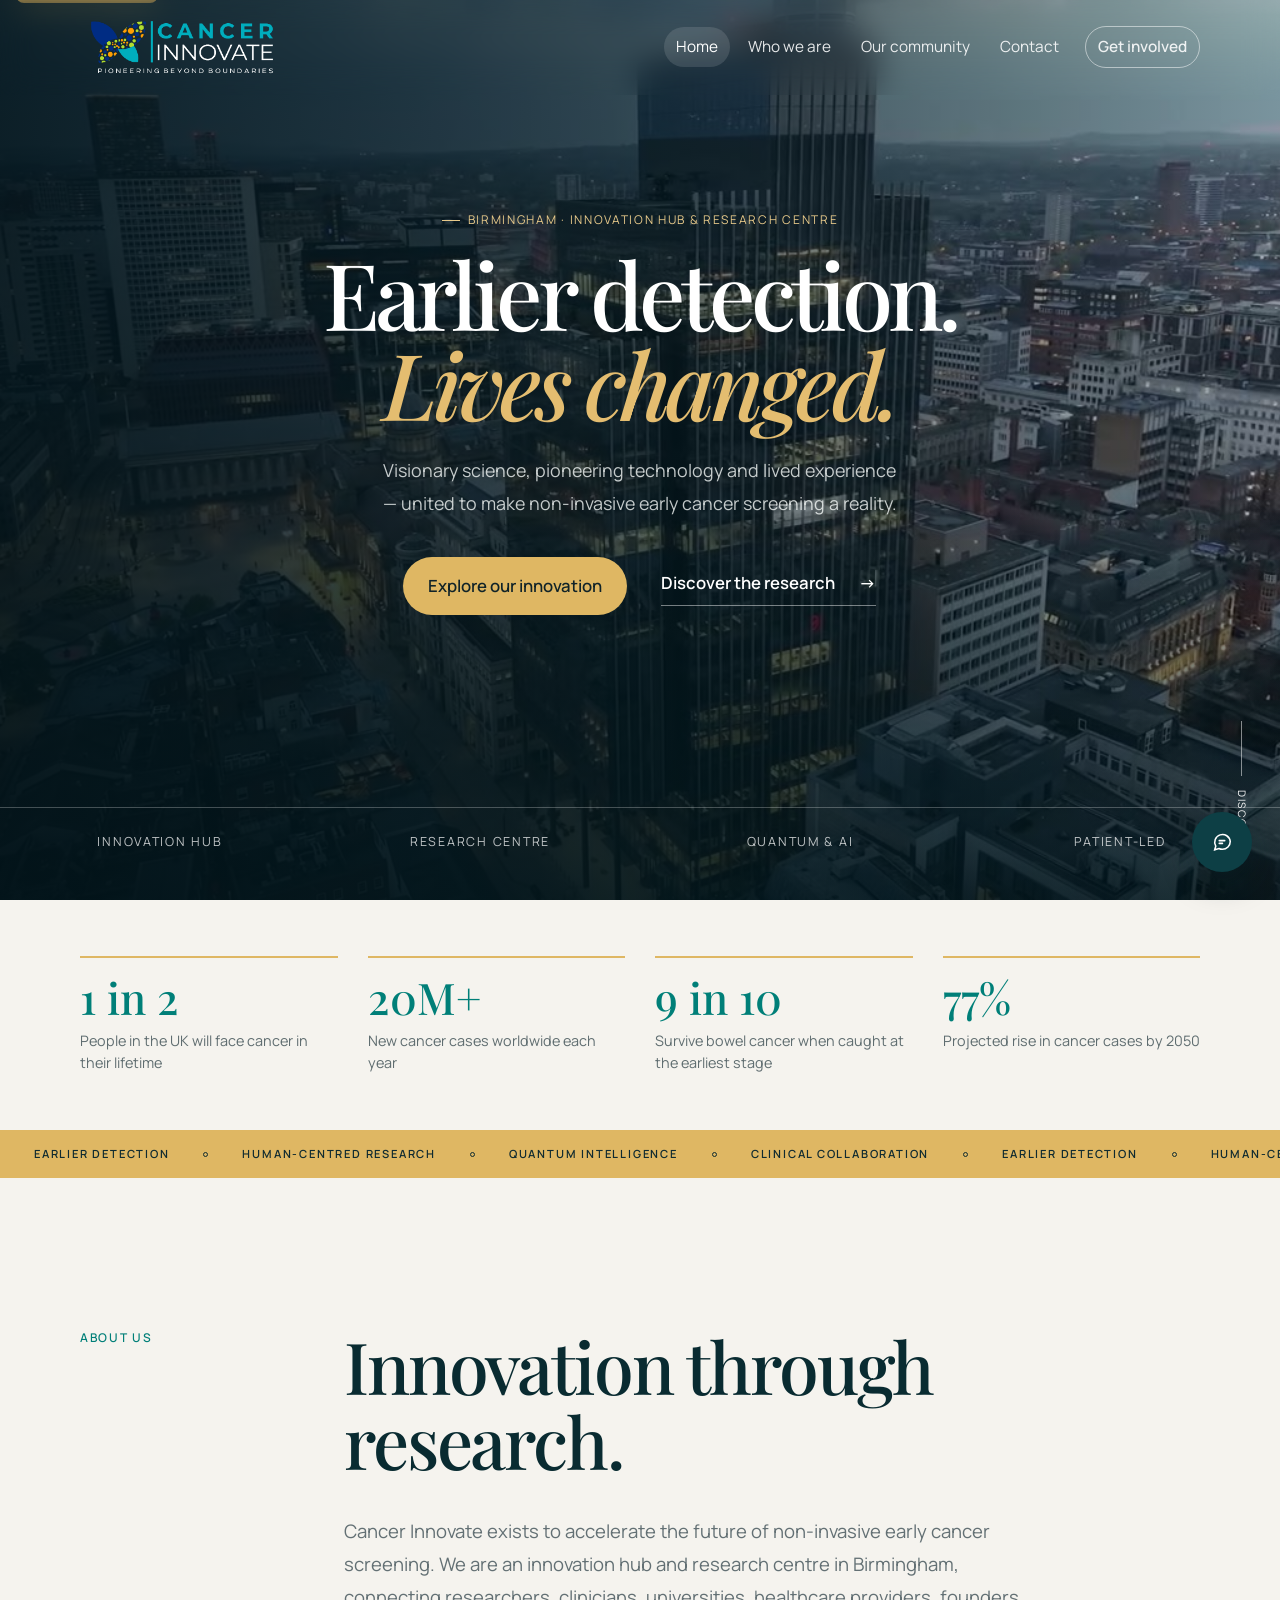
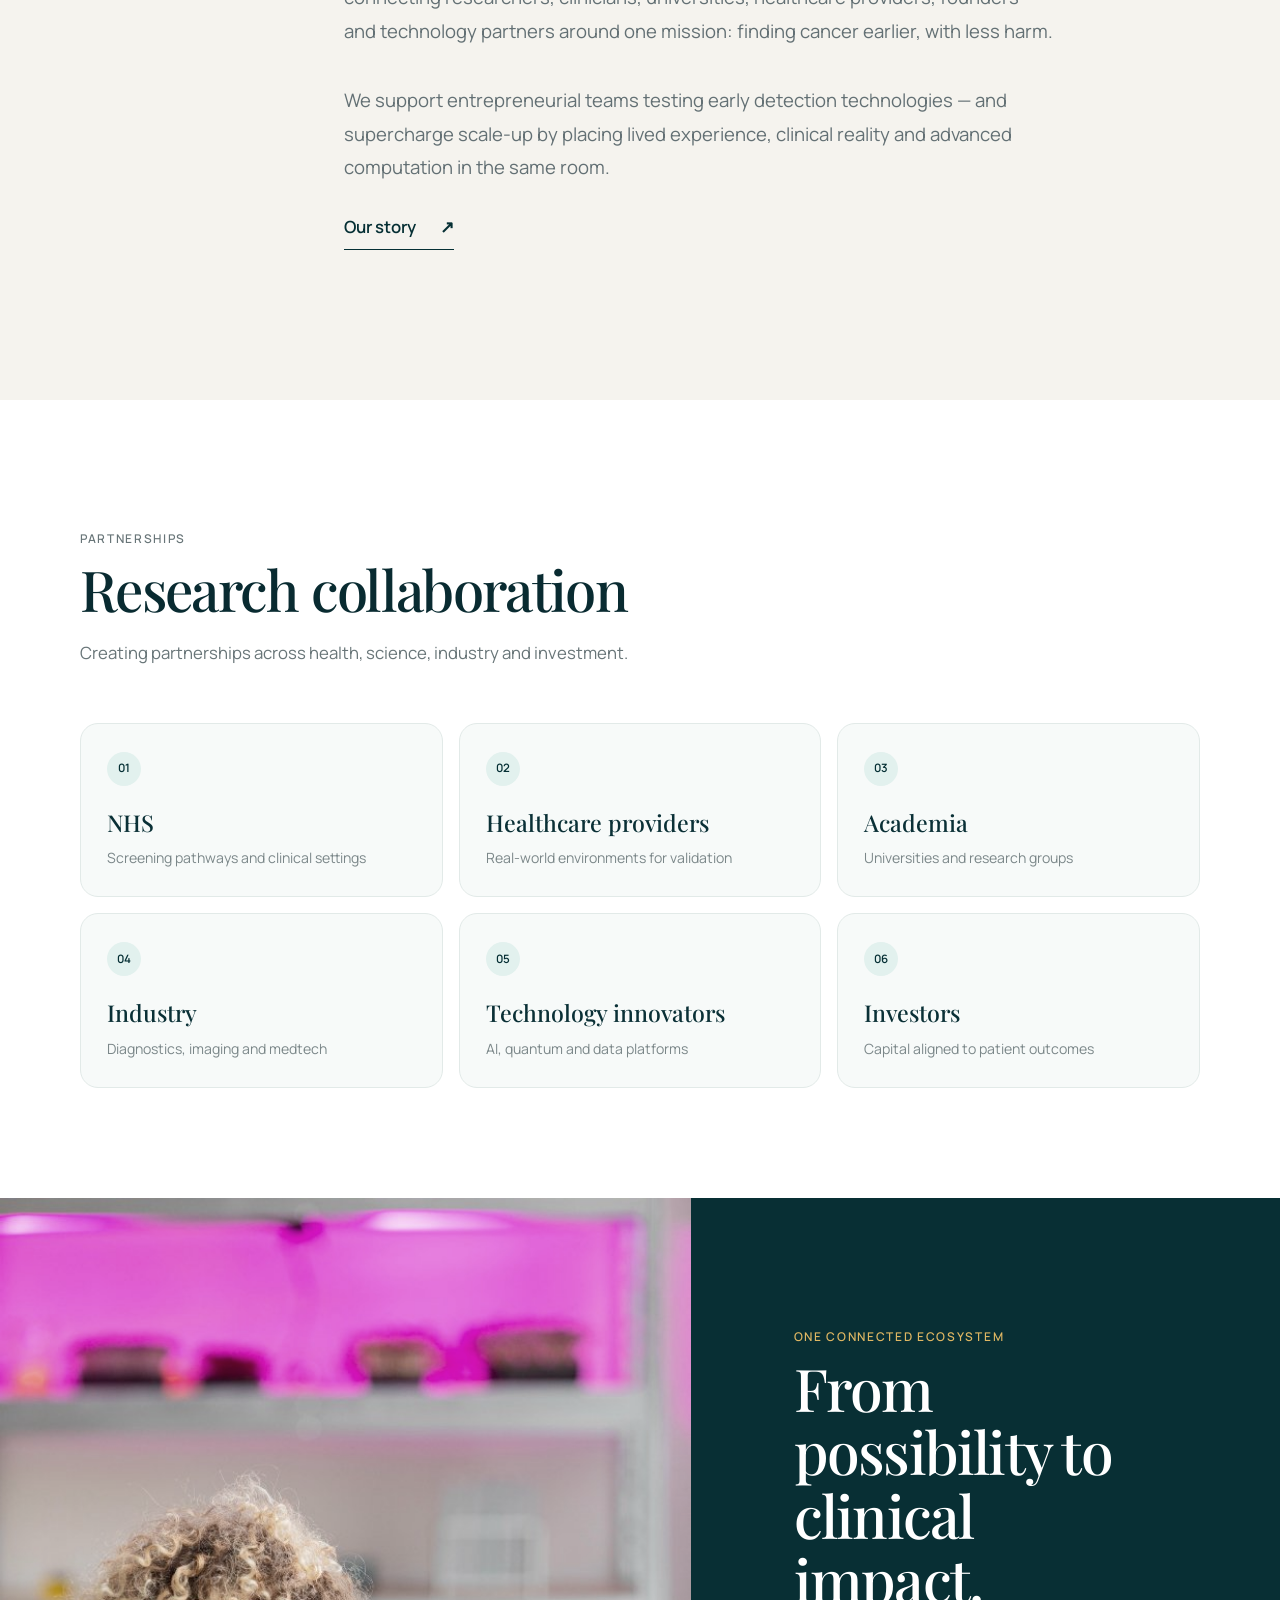
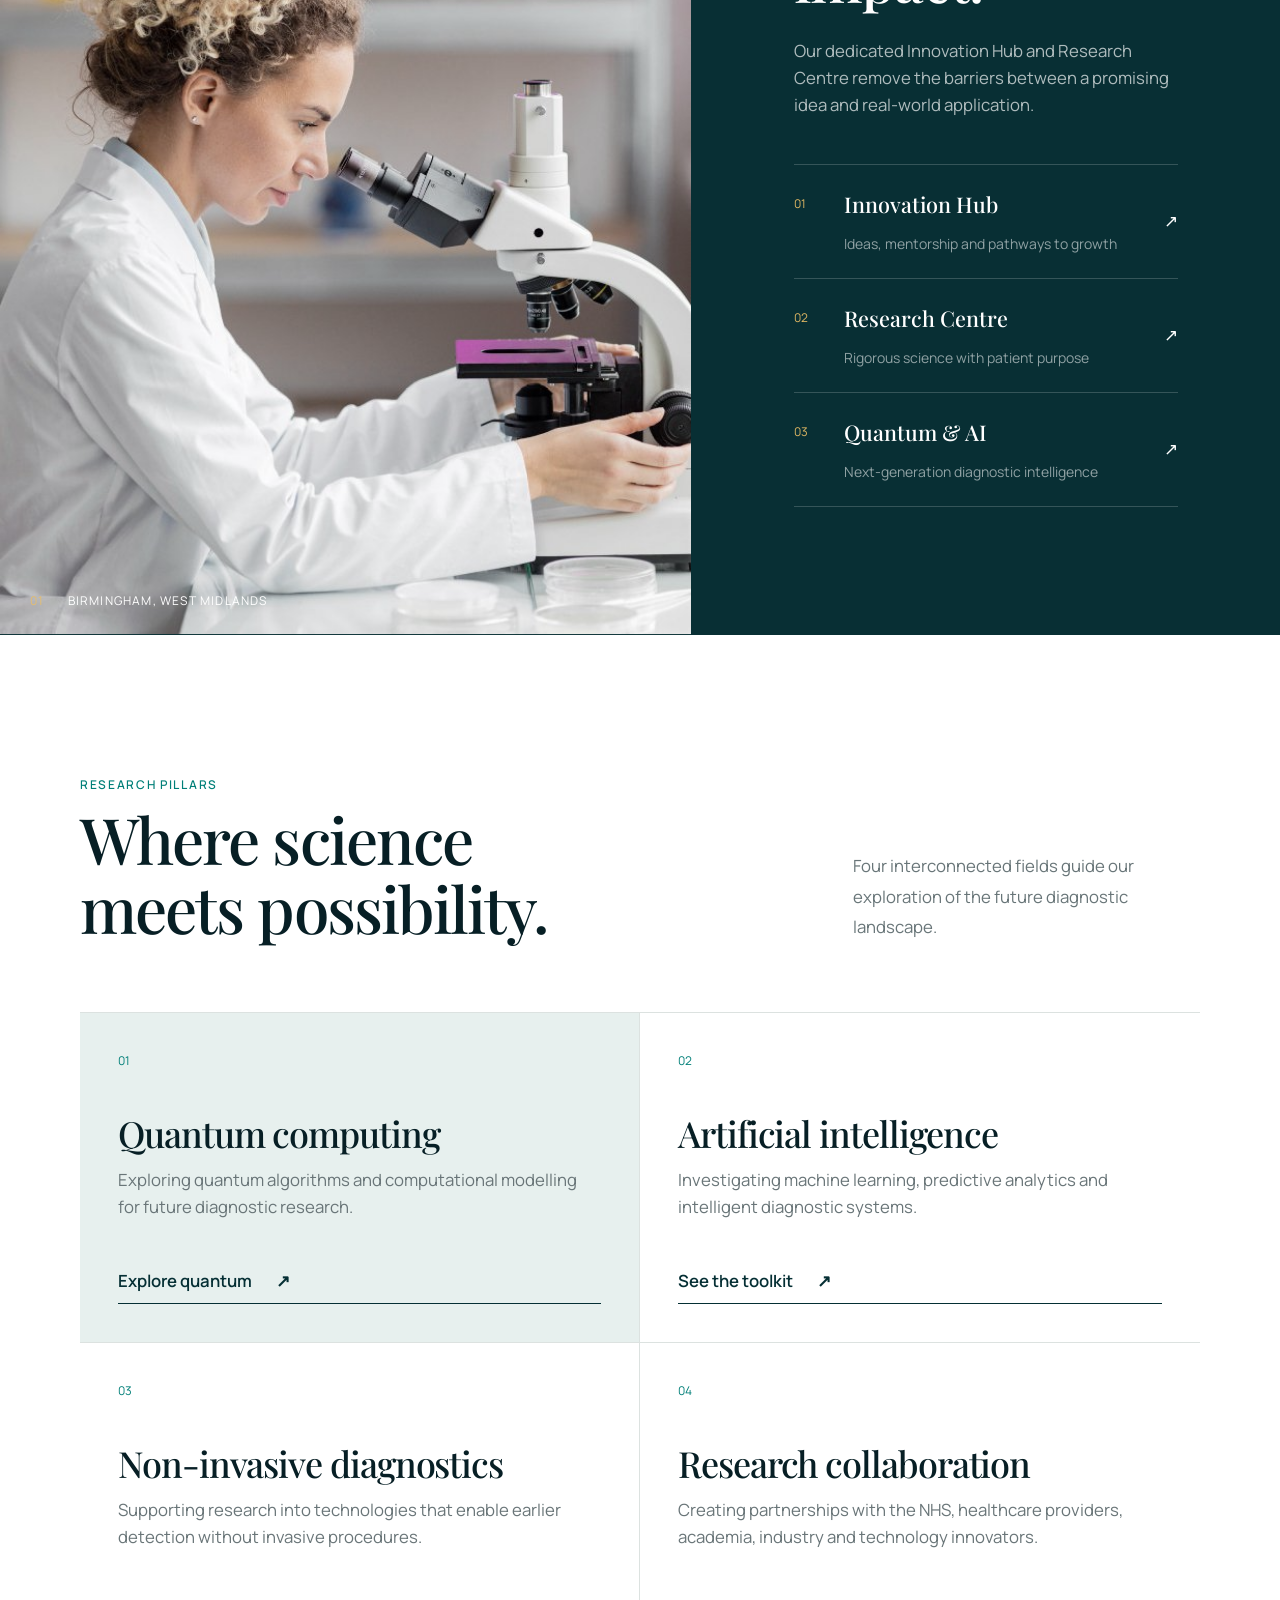
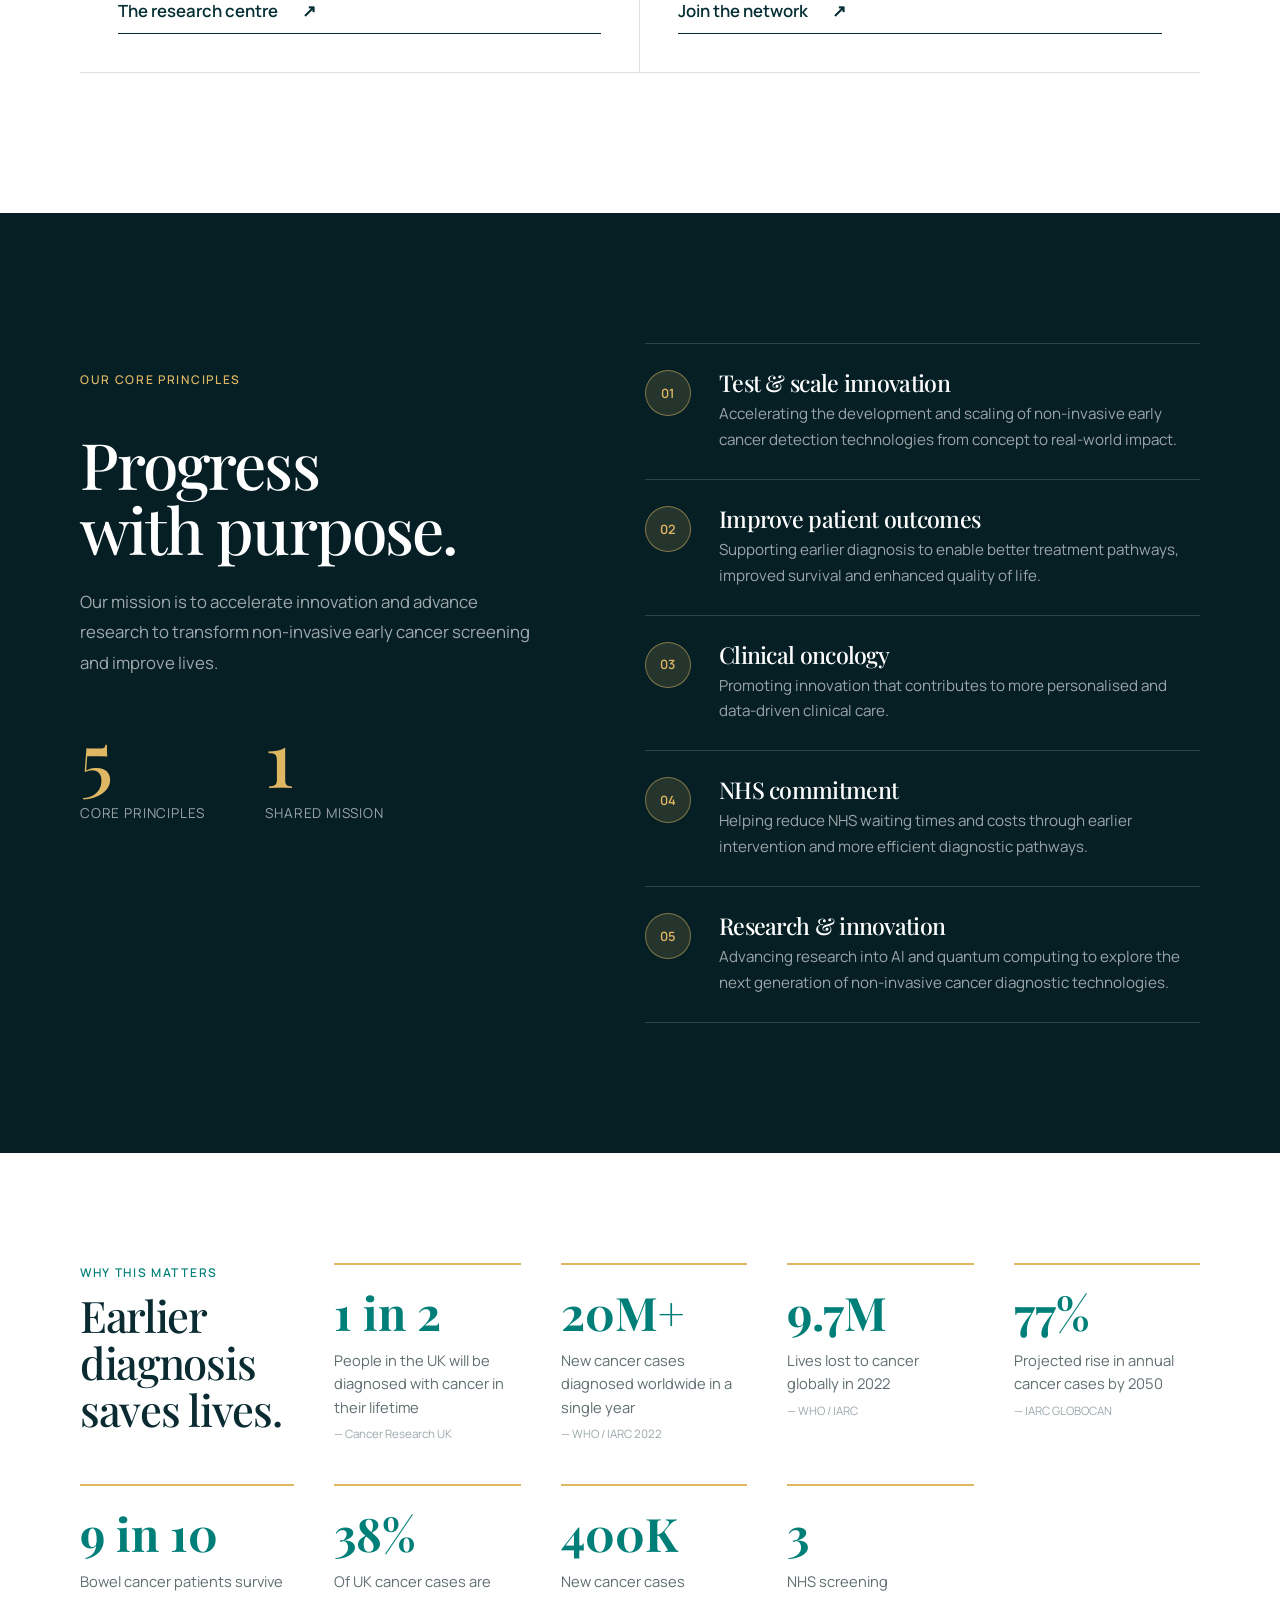
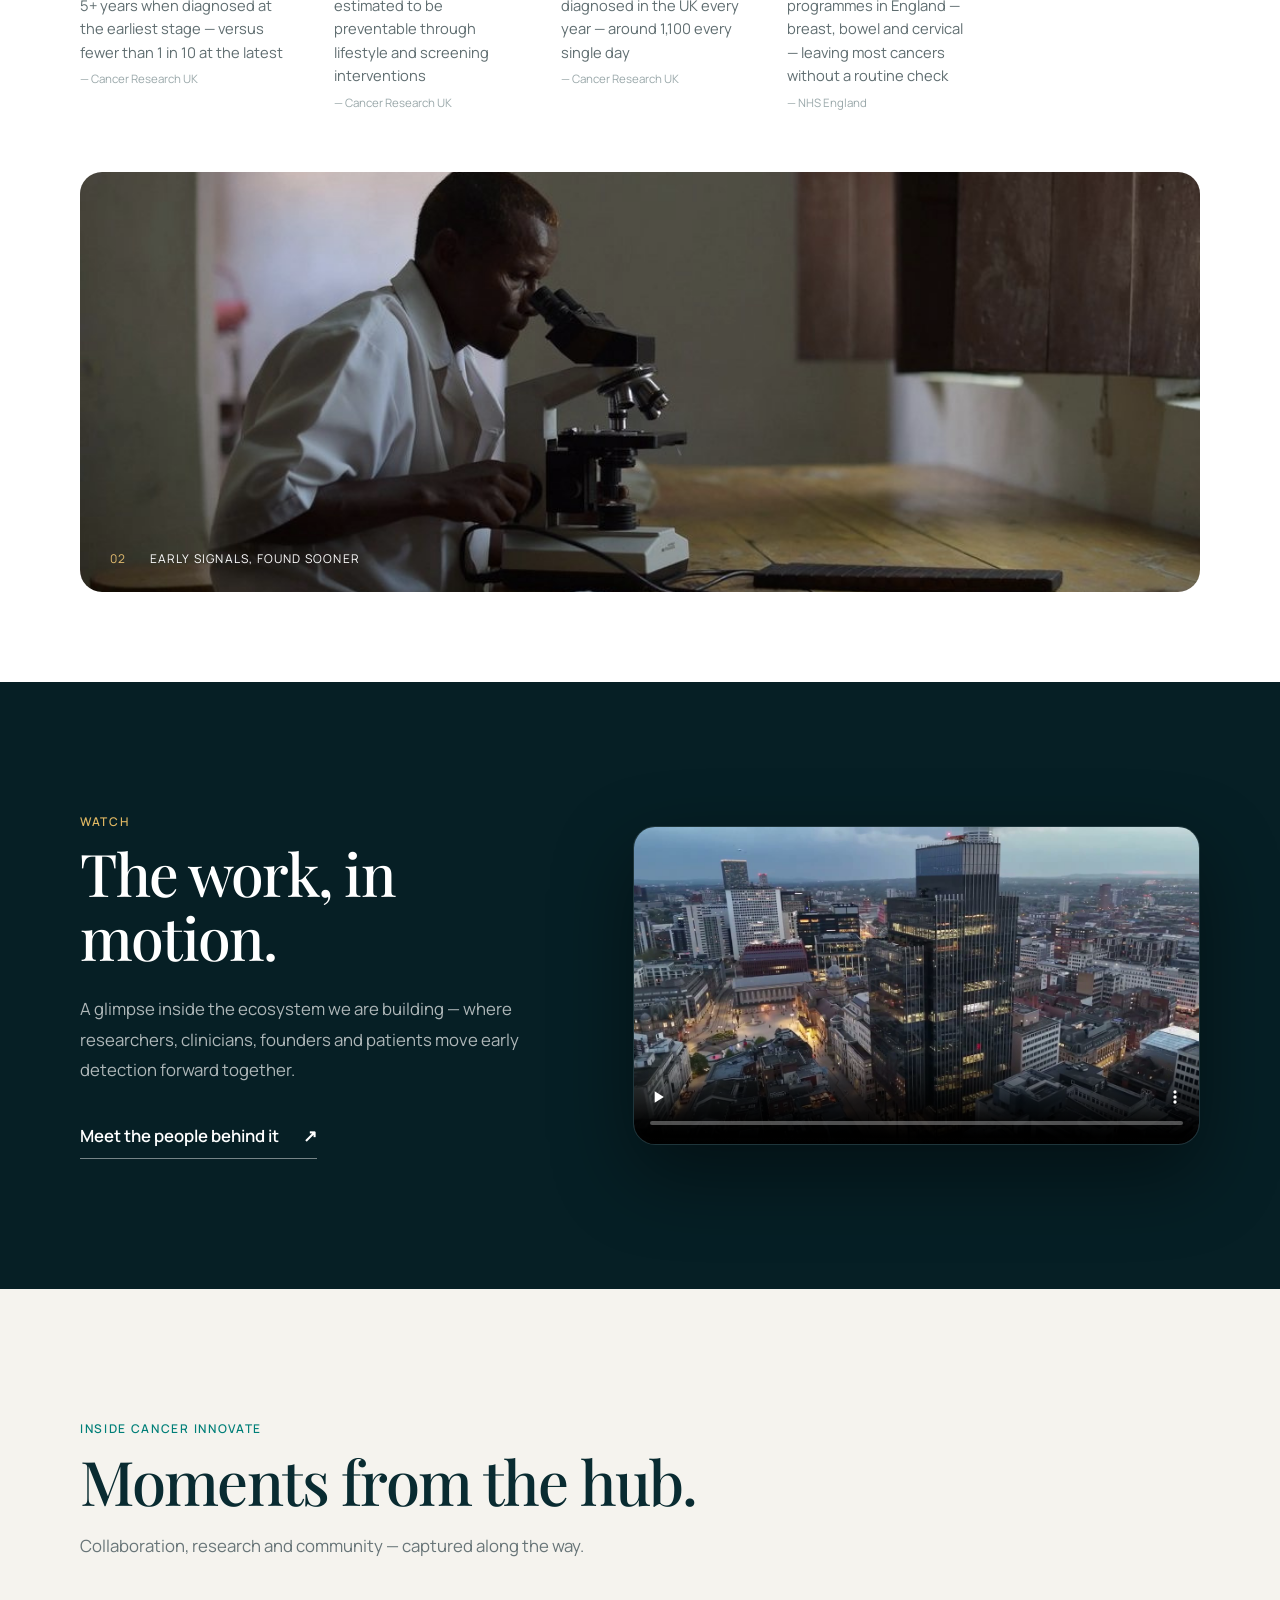
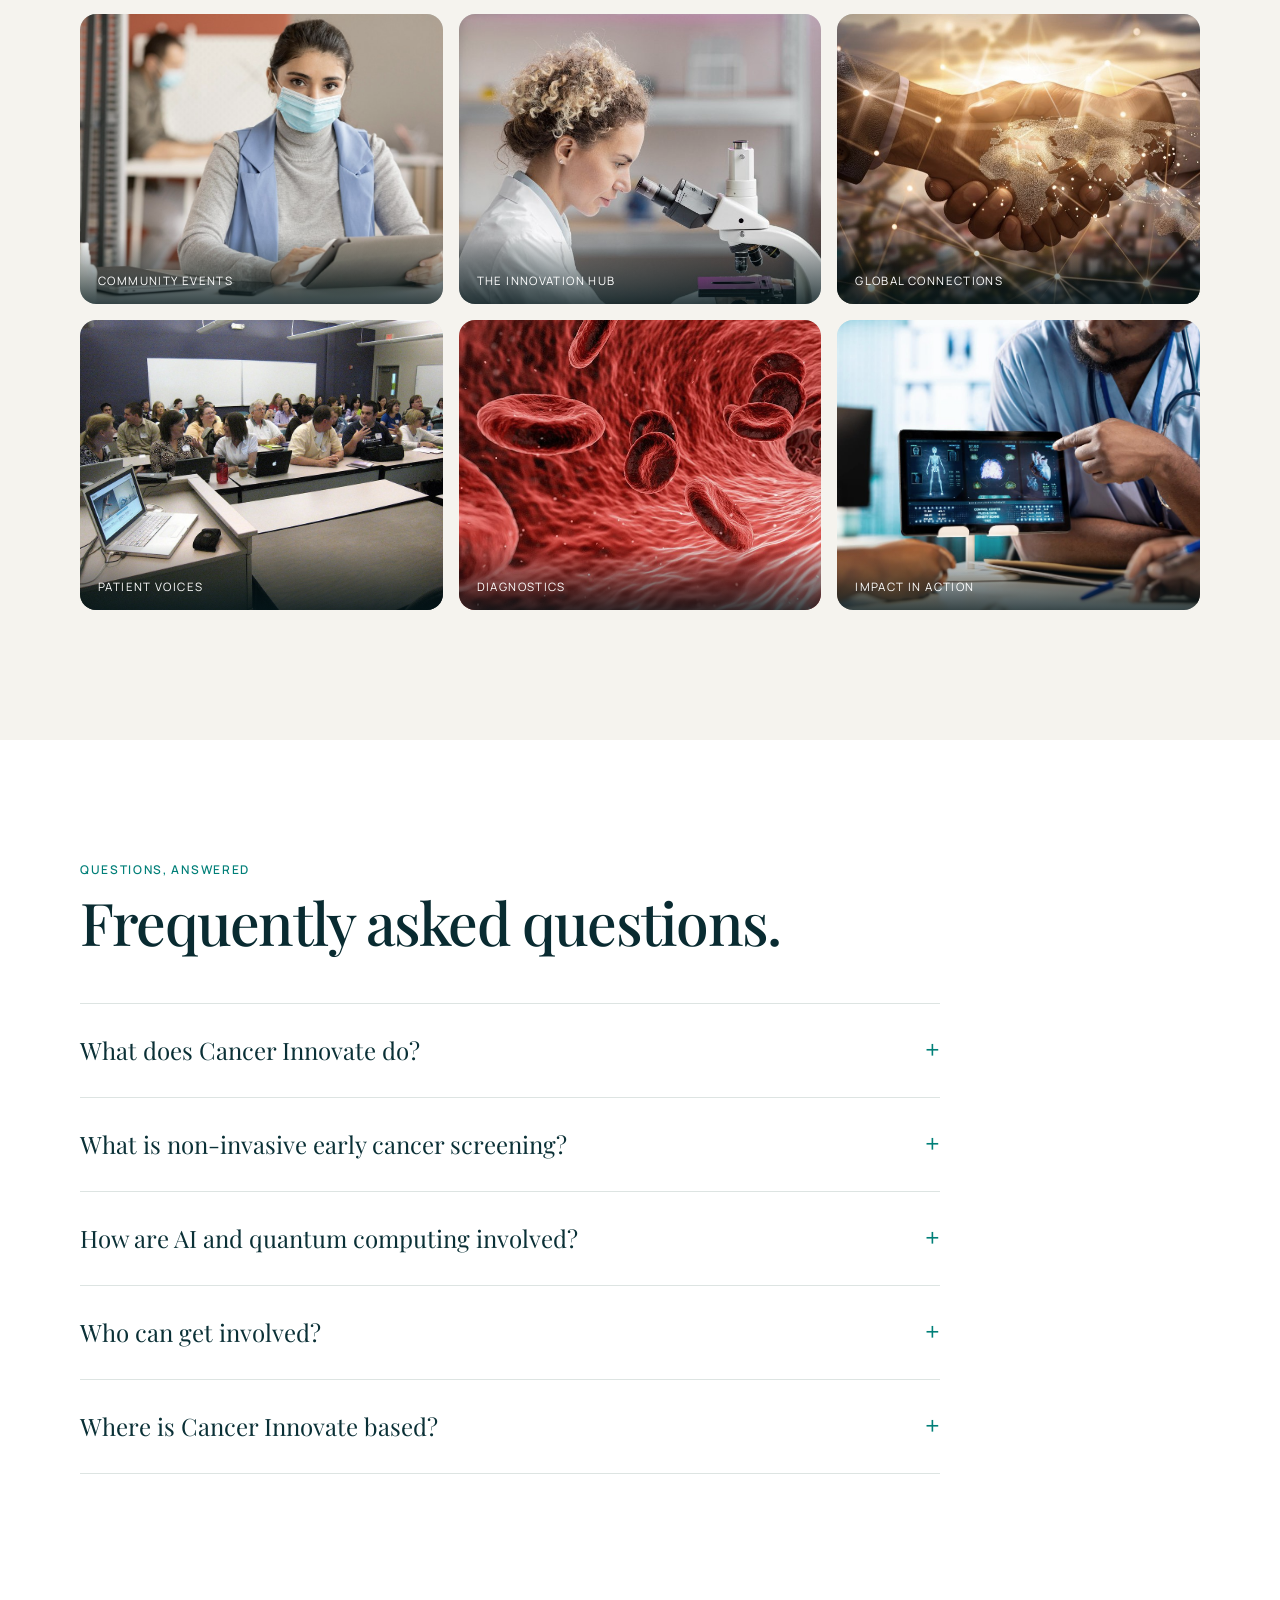
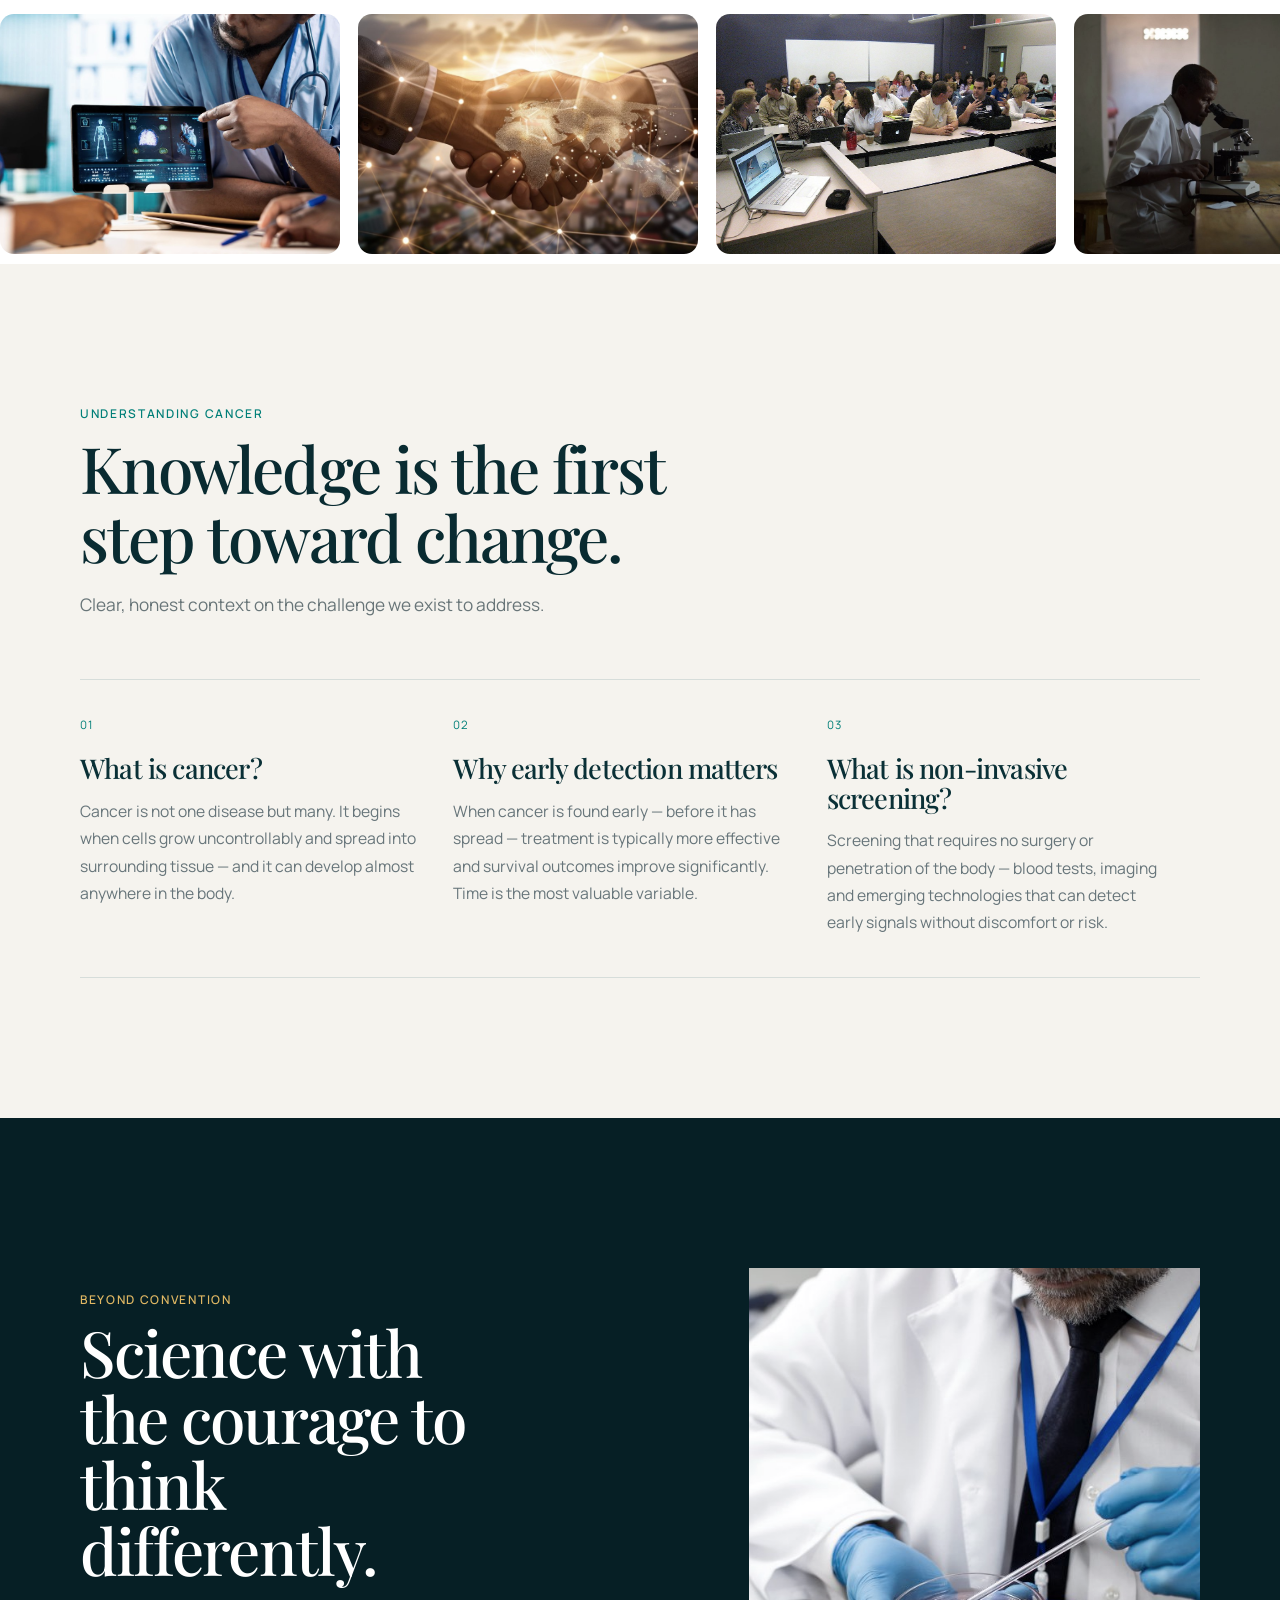
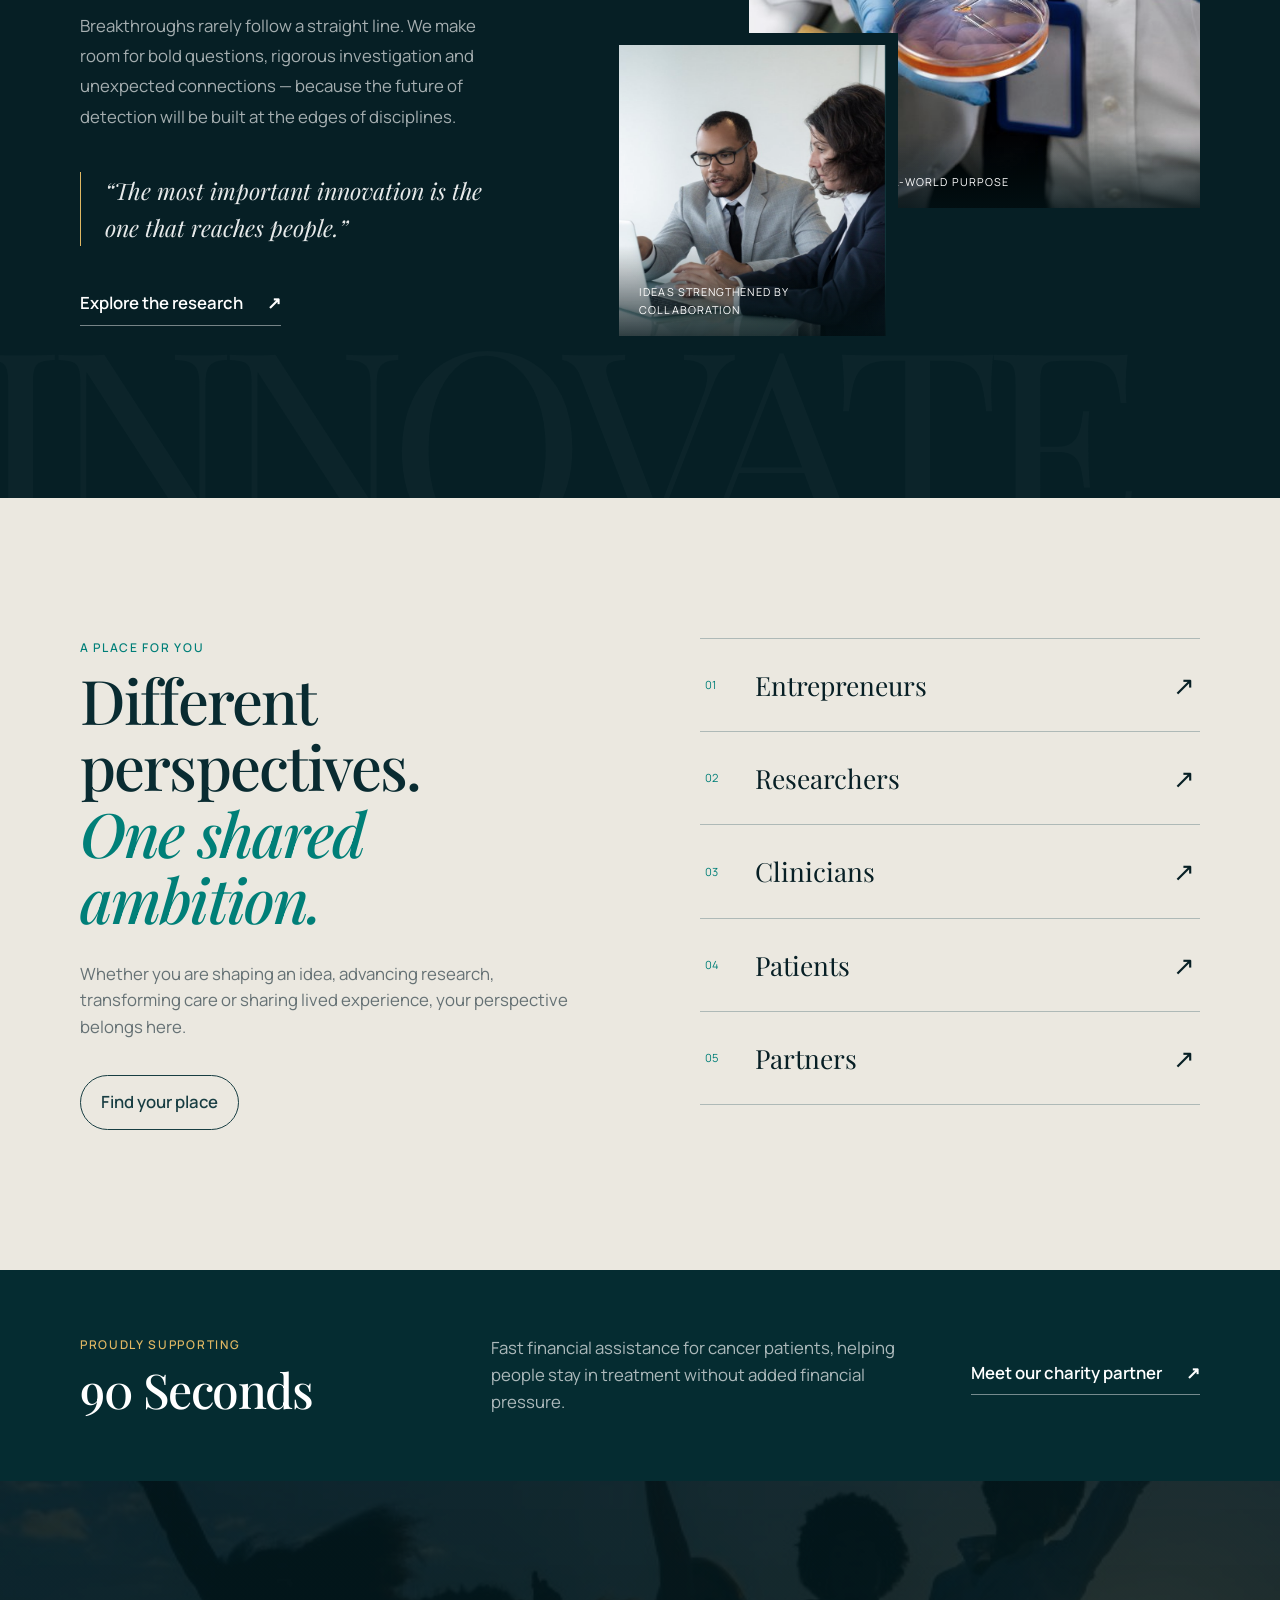
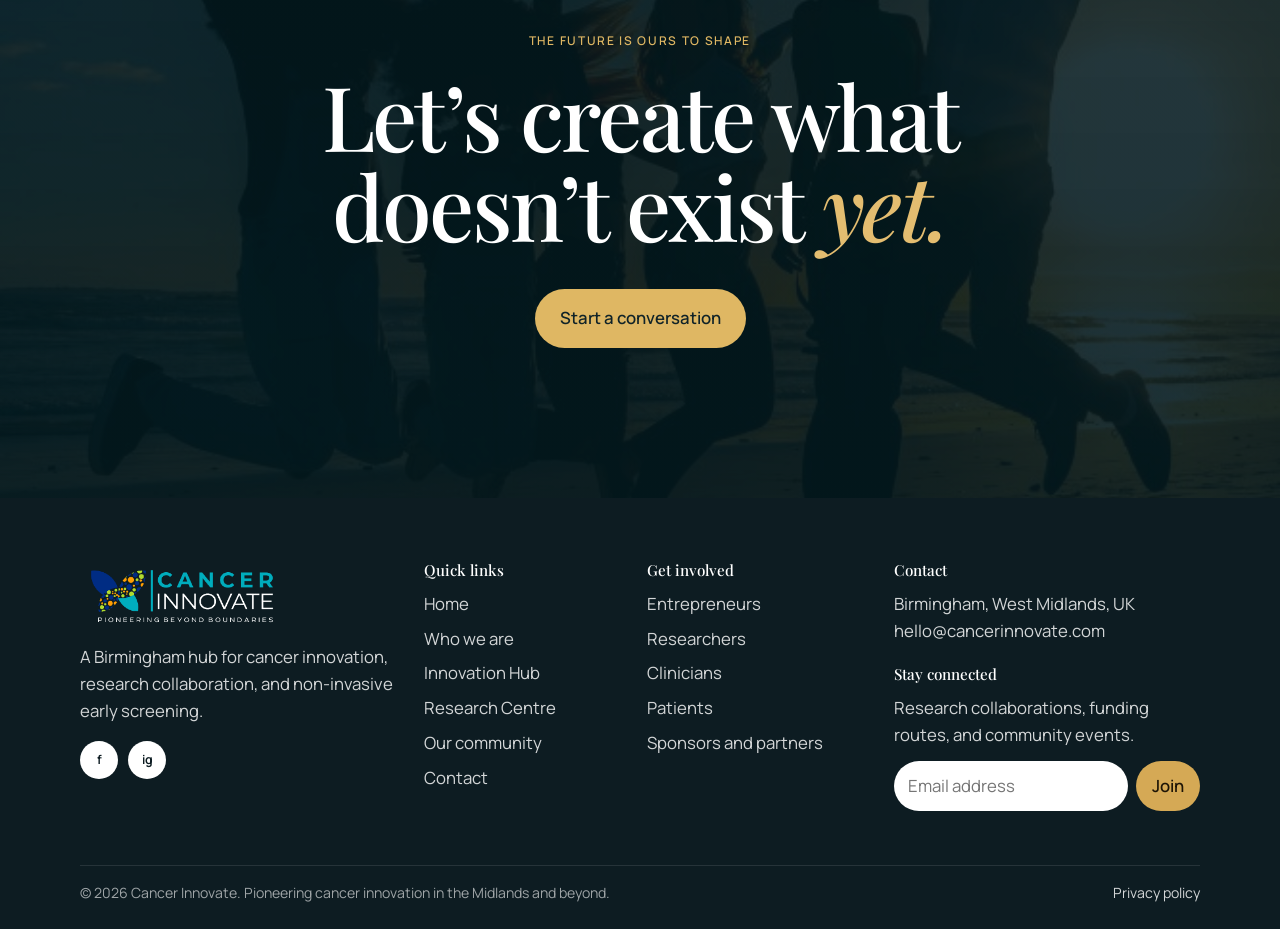
==== commit 0721bec7: "Revert to teal/gold theme; consolidate site to 7 pages + 404 redirect" ====
--- a/index.html
+++ b/index.html
@@ -143,7 +143,7 @@
         <div class="focus-list">
           <a href="innovation-hub.html"><span>01</span><strong>Innovation Hub</strong><small>Ideas, mentorship and pathways to growth</small><b>↗</b></a>
           <a href="research-centre.html"><span>02</span><strong>Research Centre</strong><small>Rigorous science with patient purpose</small><b>↗</b></a>
-          <a href="quantum.html"><span>03</span><strong>Quantum &amp; AI</strong><small>Next-generation diagnostic intelligence</small><b>↗</b></a>
+          <a href="research-centre.html"><span>03</span><strong>Quantum &amp; AI</strong><small>Next-generation diagnostic intelligence</small><b>↗</b></a>
         </div>
       </div>
     </section>
@@ -155,8 +155,8 @@
           <p>Four interconnected fields guide our exploration of the future diagnostic landscape.</p>
         </div>
         <div class="impact-grid">
-          <article class="impact-card impact-card-featured" data-reveal><span>01</span><div><h3>Quantum computing</h3><p>Exploring quantum algorithms and computational modelling for future diagnostic research.</p></div><a class="text-link" href="quantum.html">Explore quantum <span>↗</span></a></article>
-          <article class="impact-card" data-reveal><span>02</span><div><h3>Artificial intelligence</h3><p>Investigating machine learning, predictive analytics and intelligent diagnostic systems.</p></div><a class="text-link" href="quantum.html">See the toolkit <span>↗</span></a></article>
+          <article class="impact-card impact-card-featured" data-reveal><span>01</span><div><h3>Quantum computing</h3><p>Exploring quantum algorithms and computational modelling for future diagnostic research.</p></div><a class="text-link" href="research-centre.html">Explore quantum <span>↗</span></a></article>
+          <article class="impact-card" data-reveal><span>02</span><div><h3>Artificial intelligence</h3><p>Investigating machine learning, predictive analytics and intelligent diagnostic systems.</p></div><a class="text-link" href="research-centre.html">See the toolkit <span>↗</span></a></article>
           <article class="impact-card" data-reveal><span>03</span><div><h3>Non-invasive diagnostics</h3><p>Supporting research into technologies that enable earlier detection without invasive procedures.</p></div><a class="text-link" href="research-centre.html">The research centre <span>↗</span></a></article>
           <article class="impact-card" data-reveal><span>04</span><div><h3>Research collaboration</h3><p>Creating partnerships with the NHS, healthcare providers, academia, industry and technology innovators.</p></div><a class="text-link" href="our-community.html">Join the network <span>↗</span></a></article>
         </div>
@@ -340,7 +340,7 @@
           <h2>Science with the courage to think differently.</h2>
           <p>Breakthroughs rarely follow a straight line. We make room for bold questions, rigorous investigation and unexpected connections — because the future of detection will be built at the edges of disciplines.</p>
           <blockquote>“The most important innovation is the one that reaches people.”</blockquote>
-          <a class="text-link light" href="our-portfolio.html">Explore our portfolio <span>↗</span></a>
+          <a class="text-link light" href="research-centre.html">Explore the research <span>↗</span></a>
         </div>
         <div class="editorial-images" data-reveal>
           <figure class="editorial-image editorial-image-main"><img src="images/technology.jpg" loading="lazy" decoding="async" alt="Cancer researcher working with a laboratory sample"><figcaption>Research with real-world purpose</figcaption></figure>
